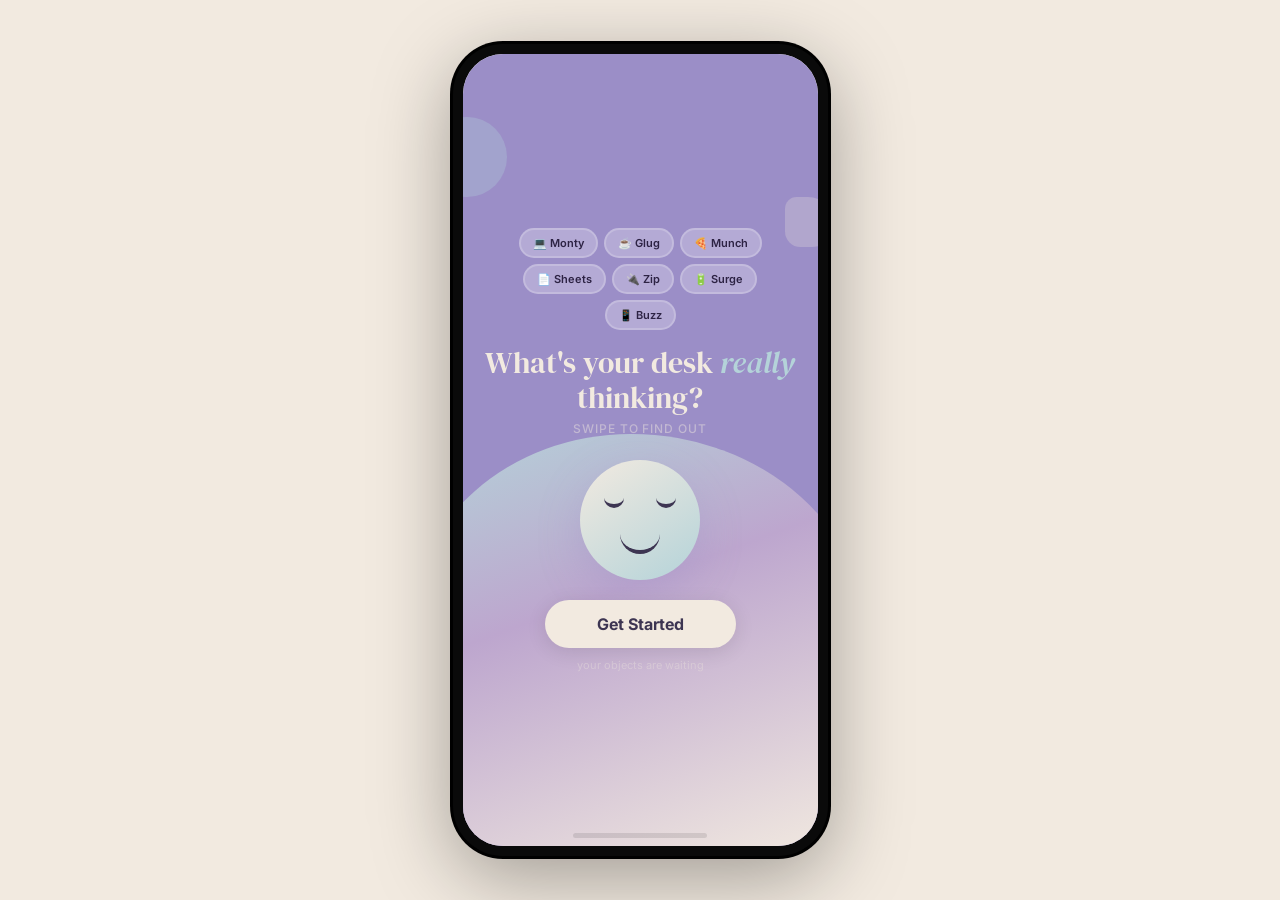
==== index.html @ e10f6295 "Add GitHub Pages workflow; publish website/ on push to main Made-with: Cursor" ====
<!DOCTYPE html>
<html lang="en">
<head>
  <meta charset="UTF-8">
  <meta name="viewport" content="width=device-width, initial-scale=1.0">
  <title>Desk Talk</title>
  <link rel="preconnect" href="https://fonts.googleapis.com">
  <link rel="preconnect" href="https://fonts.gstatic.com" crossorigin>
  <link href="https://fonts.googleapis.com/css2?family=DM+Serif+Display:ital@0;1&family=Inter:wght@400;500;600;700&family=Space+Mono:ital,wght@0,400;0,700;1,400&family=Source+Serif+4:ital,wght@0,400;1,400&display=swap" rel="stylesheet">
  <link rel="stylesheet" href="style.css">
</head>
<body>

  <!-- Notification Toast -->
  <div id="notification-toast" class="toast hidden">
    <div class="toast-icon"></div>
    <div class="toast-body">
      <div class="toast-title">Desk Talk</div>
      <div class="toast-text"></div>
    </div>
  </div>

  <div class="phone-frame">
    <div class="phone-notch">
      <div class="notch-camera"></div>
    </div>

    <div class="phone-screen">

      <!-- Status Bar -->
      <div class="status-bar">
        <span class="status-time" id="status-time">9:41</span>
        <div class="status-icons">
          <svg class="status-icon" viewBox="0 0 16 16" width="14" height="14"><path fill="currentColor" d="M1 10l2-2c2.5-2.5 6.5-2.5 9 0l2 2-1.5 1.5L11 10c-1.7-1.7-4.3-1.7-6 0L3.5 11.5 1 10zm4 4l2-2c.6-.6 1.4-.6 2 0l2 2-1.5 1.5L8 14l-1.5 1.5L5 14zm-3-6l2-2c3.5-3.5 9.5-3.5 13 0l2 2-1.5 1.5-2-2c-2.8-2.8-7.2-2.8-10 0l-2 2L2 8z"/></svg>
          <svg class="status-icon" viewBox="0 0 24 24" width="16" height="16"><rect x="1" y="6" width="4" height="12" rx="1" fill="currentColor" opacity="0.3"/><rect x="7" y="4" width="4" height="14" rx="1" fill="currentColor" opacity="0.5"/><rect x="13" y="2" width="4" height="16" rx="1" fill="currentColor" opacity="0.8"/><rect x="19" y="0" width="4" height="18" rx="1" fill="currentColor"/></svg>
          <div class="battery-icon">
            <div class="battery-body"><div class="battery-fill"></div></div>
            <div class="battery-tip"></div>
          </div>
        </div>
      </div>

      <!-- ========== SPLASH SCREEN ========== -->
      <div id="screen-splash" class="screen active">
        <div class="splash-bg-wave"></div>
        <div class="splash-content">
          <div class="splash-pills">
            <span class="splash-pill" data-chat="monty" style="--delay:0">💻 Monty</span>
            <span class="splash-pill" data-chat="glug" style="--delay:1">☕ Glug</span>
            <span class="splash-pill" data-chat="munch" style="--delay:3">🍕 Munch</span>
            <span class="splash-pill" data-chat="sheets" style="--delay:4">📄 Sheets</span>
            <span class="splash-pill" data-chat="zip" style="--delay:5">🔌 Zip</span>
            <span class="splash-pill" data-chat="surge" style="--delay:6">🔋 Surge</span>
            <span class="splash-pill" data-chat="buzz" style="--delay:7">📱 Buzz</span>
          </div>
          <h1 class="splash-title">What's your desk <em>really</em> thinking?</h1>
          <p class="splash-subtitle">swipe to find out</p>
          <div class="splash-face-wrap">
            <div class="splash-face">
              <div class="splash-eye-l"></div>
              <div class="splash-eye-r"></div>
              <div class="splash-mouth"></div>
            </div>
          </div>
          <button class="splash-cta" id="splash-start">Get Started</button>
          <p class="splash-login">your objects are waiting</p>
        </div>
      </div>

      <!-- ========== CHAT LIST SCREEN ========== -->
      <div id="screen-chatlist" class="screen">
        <div class="screen-header chatlist-header">
          <div class="header-title-group">
            <span class="header-greeting" id="header-greeting">Good Morning!</span>
            <h1 class="header-title">Your desk is talking.</h1>
            <span class="connection-badge" id="connection-badge">Demo</span>
          </div>
          <div class="header-btns-group">
            <button class="header-btn settings-btn" id="btn-settings" aria-label="Safety rules settings">
              <svg viewBox="0 0 24 24" width="20" height="20" fill="none" stroke="currentColor" stroke-width="2" stroke-linecap="round" stroke-linejoin="round">
                <circle cx="12" cy="12" r="3"/><path d="M19.4 15a1.65 1.65 0 0 0 .33 1.82l.06.06a2 2 0 0 1-2.83 2.83l-.06-.06a1.65 1.65 0 0 0-1.82-.33 1.65 1.65 0 0 0-1 1.51V21a2 2 0 0 1-4 0v-.09A1.65 1.65 0 0 0 9 19.4a1.65 1.65 0 0 0-1.82.33l-.06.06a2 2 0 0 1-2.83-2.83l.06-.06A1.65 1.65 0 0 0 4.68 15a1.65 1.65 0 0 0-1.51-1H3a2 2 0 0 1 0-4h.09A1.65 1.65 0 0 0 4.6 9a1.65 1.65 0 0 0-.33-1.82l-.06-.06a2 2 0 0 1 2.83-2.83l.06.06A1.65 1.65 0 0 0 9 4.68a1.65 1.65 0 0 0 1-1.51V3a2 2 0 0 1 4 0v.09a1.65 1.65 0 0 0 1 1.51 1.65 1.65 0 0 0 1.82-.33l.06-.06a2 2 0 0 1 2.83 2.83l-.06.06A1.65 1.65 0 0 0 19.4 9a1.65 1.65 0 0 0 1.51 1H21a2 2 0 0 1 0 4h-.09a1.65 1.65 0 0 0-1.51 1z"/>
              </svg>
            </button>
            <button type="button" class="header-btn camera-btn icon-detailed-camera" id="btn-camera" aria-label="Open live desk view">
              <!-- Filled by app.js: single detailed desk webcam icon -->
            </button>
          </div>
        </div>
        <div class="screen-content" id="chatlist-content">
          <!-- Rendered by JS -->
        </div>
      </div>

      <!-- ========== CHAT SCREEN ========== -->
      <div id="screen-chat" class="screen">
        <div class="screen-header chat-header">
          <button class="header-btn back-btn" id="btn-back" aria-label="Back to chats">
            <svg viewBox="0 0 24 24" width="20" height="20" fill="none" stroke="currentColor" stroke-width="2.5" stroke-linecap="round" stroke-linejoin="round">
              <polyline points="15 18 9 12 15 6"/>
            </svg>
            <span class="back-label">Chats</span>
          </button>
          <div class="chat-header-info">
            <span class="chat-header-icon" id="chat-header-icon"></span>
            <span class="chat-header-name" id="chat-header-name"></span>
          </div>
          <button type="button" class="header-btn live-swipe-hint" id="btn-go-live" aria-label="Open live desk">Live</button>
        </div>
        <div class="screen-content chat-messages" id="chat-messages">
          <!-- Rendered by JS -->
        </div>
        <!-- Camera Drawer (slides up from bottom) -->
        <div class="camera-drawer" id="camera-drawer">
          <div class="camera-drawer-handle" id="camera-drawer-handle">
            <span class="drawer-grip" aria-hidden="true"></span>
            <span class="drawer-handle-status" id="drawer-status"></span>
            <svg class="drawer-arrow" viewBox="0 0 24 24" width="14" height="14" fill="none" stroke="currentColor" stroke-width="2.5" stroke-linecap="round" stroke-linejoin="round">
              <polyline points="18 15 12 9 6 15"/>
            </svg>
          </div>
          <div class="drawer-tab-body" id="drawer-tab-camera">
            <div id="drawer-camera-feeds"></div>
            <div class="drawer-detection-summary" id="drawer-detection-strip"></div>
          </div>
        </div>

        <div class="chat-input-area">
          <div class="mention-dropdown hidden" id="mention-dropdown">
            <!-- Populated by JS -->
          </div>
          <div class="chat-input-bar">
            <button class="mention-trigger-btn" id="btn-mention" aria-label="Mention an object">@</button>
            <input type="text" id="chat-input" placeholder="Type a message... use @ to mention objects" autocomplete="off">
            <button class="send-btn" id="btn-send" aria-label="Send">
              <svg viewBox="0 0 24 24" width="20" height="20" fill="currentColor">
                <path d="M2.01 21L23 12 2.01 3 2 10l15 2-15 2z"/>
              </svg>
            </button>
          </div>
        </div>
      </div>

      <!-- ========== SETTINGS SCREEN (Safety Rules Editor) ========== -->
      <div id="screen-settings" class="screen">
        <div class="screen-header chat-header">
          <button class="header-btn back-btn" id="btn-settings-back" aria-label="Back to chats">
            <svg viewBox="0 0 24 24" width="20" height="20" fill="none" stroke="currentColor" stroke-width="2.5" stroke-linecap="round" stroke-linejoin="round">
              <polyline points="15 18 9 12 15 6"/>
            </svg>
            <span class="back-label">Chats</span>
          </button>
          <div class="chat-header-info">
            <span class="chat-header-icon">⚙️</span>
            <span class="chat-header-name">Safety Rules</span>
          </div>
          <div class="header-btn" style="width:22px"></div>
        </div>
        <div class="screen-content settings-content" id="settings-content">
          <!-- Rendered by JS -->
        </div>
      </div>

      <!-- ========== LIVE DESK (TikTok-style + 弹幕) ========== -->
      <div id="screen-camera" class="screen">
        <div class="live-stage">
          <div id="live-video-primary" class="live-video-primary">
            <!-- Primary full-bleed feed (live or demo) -->
          </div>
          <div id="danmu-layer" class="danmu-layer" aria-live="polite"></div>
          <div class="live-chrome">
            <button type="button" class="live-back-btn" id="btn-cam-back" aria-label="Back">
              <svg viewBox="0 0 24 24" width="22" height="22" fill="none" stroke="currentColor" stroke-width="2.2" stroke-linecap="round" stroke-linejoin="round"><polyline points="15 18 9 12 15 6"/></svg>
              <span>Chat</span>
            </button>
            <div class="live-pill" id="live-detection-pill">Desk</div>
          </div>
          <!-- Demo-only: hidden full sim markup cloned if needed -->
          <div id="sim-camera-feeds" class="live-sim-hidden" aria-hidden="true">
            <div class="camera-view topdown" id="camera-topdown">
              <div class="desk-surface">
                <div class="detected-object obj-monty" data-name="Monty 🖥️"><div class="detect-box"></div></div>
                <div class="detected-object obj-glug" data-name="Glug 🥤"><div class="detect-box"></div></div>
                <div class="detected-object obj-sheets" data-name="Sheets 📄"><div class="detect-box"></div></div>
                <div class="detected-object obj-zip" data-name="Zip 🔌"><div class="detect-box"></div></div>
              </div>
            </div>
          </div>
        </div>
      </div>

      <!-- Home indicator -->
      <div class="home-indicator"></div>
    </div>
  </div>

  <script src="app.js"></script>
</body>
</html>
---- style.css ----
/* ============================================
   DESK TALK — Vibrant Playful UI
   Inspired by bold illustration / teen-talk style
   ============================================ */

*, *::before, *::after { margin: 0; padding: 0; box-sizing: border-box; }

:root {
  --bg-page: #F2EAE0;
  --bg-screen: #FAF6F1;
  --bg-card: #F5EDE4;
  --border-light: rgba(80,60,40,0.08);
  --text-primary: #3D3552;
  --text-secondary: rgba(61,53,82,0.55);
  --text-dim: rgba(61,53,82,0.22);

  --green: #A8BFA8; --green-deep: #6B8F6B;
  --coral: #D4A0A0; --coral-deep: #A06060;
  --yellow: #D4C4A0; --yellow-deep: #9A8560;
  --purple: #BDA6CE; --purple-deep: #9B8EC7;
  --pink: #D4A0B8; --pink-deep: #A06080;
  --blue: #B4D3D9; --blue-deep: #7EADB6;
  --orange: #D4B49A; --orange-deep: #A08060;
  --teal: #A0C4C4; --teal-deep: #6B9494;

  --phone-width: 375px;
  --phone-height: 812px;
}

body {
  font-family: 'Inter', -apple-system, BlinkMacSystemFont, sans-serif;
  background: var(--bg-page);
  display: flex; align-items: center; justify-content: center;
  min-height: 100vh; overflow: hidden;
}

/* ═══ Toast ═══ */
.toast {
  position: fixed; top: 20px; left: 50%;
  transform: translateX(-50%) translateY(-120px);
  background: rgba(26,26,46,0.92); backdrop-filter: blur(20px);
  color: #fff; border-radius: 18px; padding: 12px 16px;
  display: flex; align-items: center; gap: 10px;
  z-index: 9999; max-width: 340px; width: calc(100% - 40px);
  transition: transform 0.4s cubic-bezier(0.16,1,0.3,1);
  box-shadow: 0 8px 32px rgba(0,0,0,0.5); border: 1px solid var(--border-light);
}
.toast.show { transform: translateX(-50%) translateY(0); }
.toast.hidden { transform: translateX(-50%) translateY(-120px); }
.toast-icon { font-size: 24px; flex-shrink: 0; }
.toast-title { font-size: 12px; font-weight: 600; opacity: 0.5; }
.toast-text { font-size: 14px; line-height: 1.3; }

/* ═══ Phone Frame ═══ */
.phone-frame {
  width: var(--phone-width); height: var(--phone-height);
  background: #0a0a0a; border-radius: 50px; padding: 10px;
  position: relative;
  box-shadow: 0 0 0 3px #000, 0 20px 80px rgba(0,0,0,0.35);
}
.phone-notch {
  position: absolute; top: 12px; left: 50%; transform: translateX(-50%);
  width: 126px; height: 34px; background: #F2EAE0;
  border-radius: 0 0 20px 20px; z-index: 100;
  display: flex; align-items: center; justify-content: center;
}
.notch-camera { width: 12px; height: 12px; background: #E0D6CC; border-radius: 50%; border: 2px solid #D4C8BE; }
.phone-screen {
  width: 100%; height: 100%; background: var(--bg-screen);
  border-radius: 40px; overflow: hidden; position: relative;
  display: flex; flex-direction: column;
}

/* ═══ Status Bar ═══ */
.status-bar {
  height: 50px; padding: 14px 28px 0;
  display: flex; align-items: center; justify-content: space-between;
  background: transparent; position: relative; z-index: 50; flex-shrink: 0;
}
.status-time { font-size: 15px; font-weight: 600; letter-spacing: 0.5px; color: var(--text-primary); }
.status-icons { display: flex; align-items: center; gap: 6px; color: var(--text-primary); }
.status-icon { display: block; }
.battery-icon { display: flex; align-items: center; gap: 1px; }
.battery-body { width: 22px; height: 11px; border: 1.5px solid var(--text-primary); border-radius: 3px; padding: 1.5px; }
.battery-fill { width: 75%; height: 100%; background: var(--green); border-radius: 1px; }
.battery-tip { width: 2px; height: 5px; background: var(--text-primary); border-radius: 0 1px 1px 0; }

/* ═══ Screens ═══ */
.screen {
  position: absolute; top: 0; left: 0; width: 100%; height: 100%;
  display: flex; flex-direction: column;
  opacity: 0; pointer-events: none; transform: translateX(30px);
  transition: opacity 0.4s ease, transform 0.4s cubic-bezier(0.16,1,0.3,1);
  background: var(--bg-screen);
}
.screen.active { opacity: 1; pointer-events: auto; transform: translateX(0); z-index: 10; }
.screen.slide-out-left { opacity: 0; transform: translateX(-30px); pointer-events: none; }

/* ═══════════════════════════════════════════
   SPLASH
   ═══════════════════════════════════════════ */
#screen-splash {
  background: #9B8EC7; display: flex; align-items: center; justify-content: center;
  z-index: 200; overflow: hidden;
}
#screen-splash::before {
  content: ''; position: absolute; top: 8%; left: -10%; width: 80px; height: 80px;
  background: rgba(180,211,217,0.3); border-radius: 50%;
  animation: splashDeco1 6s ease-in-out infinite;
}
#screen-splash::after {
  content: ''; position: absolute; top: 18%; right: -5%; width: 50px; height: 50px;
  background: rgba(242,234,224,0.25); border-radius: 30% 70% 60% 40%;
  animation: splashDeco2 5s ease-in-out 0.5s infinite;
}
@keyframes splashDeco1 { 0%,100% { transform:translate(0,0) scale(1); } 50% { transform:translate(15px,20px) scale(1.1); } }
@keyframes splashDeco2 { 0%,100% { transform:translate(0,0) rotate(0); } 50% { transform:translate(-10px,15px) rotate(20deg); } }
.splash-bg-wave {
  position: absolute; bottom: 0; left: -15%; right: -15%; height: 52%;
  background: linear-gradient(160deg, #B4D3D9 0%, #BDA6CE 40%, #F2EAE0 100%);
  border-radius: 48% 52% 0 0; z-index: 0;
  animation: waveRise 0.8s cubic-bezier(0.16,1,0.3,1) 0.2s both;
}
@keyframes waveRise { from { transform: translateY(100%); } to { transform: translateY(0); } }

.splash-content { text-align: center; position: relative; z-index: 1; padding: 0 20px; }

.splash-pills {
  display: flex; flex-wrap: wrap; gap: 6px;
  justify-content: center; margin: 0 auto 16px; max-width: 300px;
}
.splash-pill {
  padding: 6px 12px; border-radius: 50px; font-size: 11px; font-weight: 600;
  background: rgba(255,255,255,0.25); color: #2D2344;
  border: 2px solid rgba(255,255,255,0.2);
  animation: pillSlide 0.5s cubic-bezier(0.16,1,0.3,1) calc(var(--delay)*0.06s + 0.3s) both;
  cursor: pointer; transition: background 0.2s, color 0.2s, transform 0.15s;
  user-select: none; -webkit-tap-highlight-color: transparent;
}
.splash-pill:hover { background: rgba(255,255,255,0.4); color: #1a1230; transform: scale(1.06); }
.splash-pill:active { transform: scale(0.93); background: #F2EAE0; color: #3D3552; }
@keyframes pillSlide { from { opacity:0; transform:translateY(-14px) scale(0.9); } to { opacity:1; transform:translateY(0) scale(1); } }

.splash-title {
  font-family: 'DM Serif Display', serif;
  font-size: 30px; font-weight: 400; color: #F2EAE0; line-height: 1.15;
  margin-bottom: 6px; animation: fadeUp 0.6s ease 0.5s both;
}
.splash-title em { font-style: italic; color: #B4D3D9; }
.splash-subtitle {
  font-size: 12px; color: rgba(242,234,224,0.45); font-weight: 500;
  letter-spacing: 0.08em; text-transform: uppercase;
  animation: fadeUp 0.5s ease 0.7s both;
}
@keyframes fadeUp { from { opacity:0; transform:translateY(12px); } to { opacity:1; transform:translateY(0); } }

.splash-face-wrap {
  display: flex; justify-content: center; margin: 24px 0 20px;
  animation: faceEnter 0.7s cubic-bezier(0.16,1,0.3,1) 0.6s both;
}
@keyframes faceEnter { from { opacity:0; transform:translateY(40px) scale(0.7); } to { opacity:1; transform:translateY(0) scale(1); } }
.splash-face {
  width: 120px; height: 120px;
  background: linear-gradient(145deg, #F2EAE0 0%, #B4D3D9 100%);
  border-radius: 50%; position: relative;
  box-shadow: 0 14px 40px rgba(155,142,199,0.35);
  animation: faceFloat 3.5s ease-in-out 1.3s infinite;
}
@keyframes faceFloat { 0%,100% { transform:translateY(0) rotate(0); } 50% { transform:translateY(-8px) rotate(2deg); } }
.splash-eye-l, .splash-eye-r {
  position: absolute; width: 20px; height: 10px;
  border-bottom: 4px solid #3D3552; border-radius: 0 0 20px 20px; top: 38px;
}
.splash-eye-l { left: 24px; } .splash-eye-r { right: 24px; }
.splash-mouth {
  position: absolute; width: 40px; height: 20px;
  border-bottom: 4px solid #3D3552; border-radius: 0 0 40px 40px;
  bottom: 26px; left: 50%; transform: translateX(-50%);
}
.splash-cta {
  display: inline-block; padding: 14px 52px;
  background: #F2EAE0; color: #3D3552; border: none; border-radius: 50px;
  font-size: 16px; font-weight: 700; font-family: inherit; cursor: pointer;
  animation: fadeUp 0.5s ease 0.9s both;
  transition: transform 0.2s, box-shadow 0.2s;
  box-shadow: 0 4px 20px rgba(0,0,0,0.1);
}
.splash-cta:hover { transform: scale(1.04); box-shadow: 0 8px 32px rgba(0,0,0,0.15); }
.splash-cta:active { transform: scale(0.97); }
.splash-login { font-size: 11px; color: rgba(242,234,224,0.35); margin-top: 10px; animation: fadeUp 0.4s ease 1.1s both; }

/* ═══════════════════════════════════════════
   HEADERS
   ═══════════════════════════════════════════ */
.screen-header {
  padding: 54px 16px 12px; background: var(--bg-screen);
  border-bottom: 1px solid var(--border-light);
  flex-shrink: 0; display: flex; align-items: center; z-index: 20;
}
.chatlist-header { align-items: flex-start; justify-content: space-between; padding: 54px 20px 14px; }
.header-title-group { display: flex; flex-direction: column; gap: 2px; }
.header-greeting { font-size: 13px; font-weight: 600; color: var(--purple-deep); letter-spacing: 0.02em; margin-bottom: 2px; }
.header-title {
  font-family: 'DM Serif Display', serif;
  font-size: 24px; font-weight: 400; color: var(--text-primary); line-height: 1.15;
}
.connection-badge {
  font-size: 9px; font-weight: 700; text-transform: uppercase; letter-spacing: 0.06em;
  padding: 3px 8px; border-radius: 8px; white-space: nowrap; margin-top: 6px; display: inline-block;
}
.connection-badge.demo { background: rgba(212,196,160,0.3); color: var(--yellow-deep); }
.connection-badge.live { background: rgba(155,142,199,0.2); color: var(--purple-deep); }

.chat-header { gap: 8px; }
.chat-header-info { display: flex; align-items: center; gap: 6px; flex: 1; }
.chat-header-icon { width: 28px; height: 28px; display: flex; align-items: center; justify-content: center; }
.chat-header-icon svg { width: 100%; height: 100%; }
.chat-header-name { font-size: 17px; font-weight: 600; color: var(--text-primary); }
.header-btn {
  background: none; border: none; cursor: pointer; color: var(--text-secondary);
  padding: 6px; border-radius: 10px; display: flex; align-items: center; justify-content: center;
  transition: background 0.15s, color 0.15s;
}
.header-btn:hover { background: rgba(0,0,0,0.05); color: var(--text-primary); }
.back-btn { gap: 2px; }
.back-label { font-size: 16px; font-weight: 500; color: var(--purple-deep); }
.back-btn svg { color: var(--purple-deep); }
.camera-btn { color: var(--text-secondary); padding: 6px 4px; }
.camera-btn.icon-detailed-camera svg { display: block; width: 28px; height: 28px; }
.live-swipe-hint {
  font-size: 13px; font-weight: 700; letter-spacing: 0.04em;
  color: var(--text-secondary); padding: 6px 10px; border-radius: 10px;
  background: rgba(0,0,0,0.04); border: none; cursor: pointer; font-family: inherit;
}
.live-swipe-hint:active { opacity: 0.7; }
.header-btns-group { display: flex; align-items: center; gap: 4px; margin-top: 8px; }
.settings-btn { color: var(--text-secondary); }

.screen-content { flex: 1; overflow-y: auto; -webkit-overflow-scrolling: touch; }
.screen-content::-webkit-scrollbar { width: 0; }

/* ═══════════════════════════════════════════
   CHAT LIST — Visual Card Grid
   ═══════════════════════════════════════════ */
#chatlist-content { padding: 8px 10px 20px; }

.chat-grid {
  display: grid;
  grid-template-columns: 1fr 1fr;
  gap: 8px;
}
.chat-grid .chat-card:first-child { grid-column: 1 / -1; }
.chat-grid .chat-card:nth-child(5) { grid-column: 1 / -1; }
.chat-grid .chat-card:nth-child(odd):not(:first-child):not(:nth-child(5)) { transform: rotate(-1deg); }
.chat-grid .chat-card:nth-child(even) { transform: rotate(0.8deg); }
.chat-grid .chat-card:nth-child(5) { transform: rotate(-0.5deg); }

.chat-card {
  border-radius: 20px;
  padding: 16px 14px;
  cursor: pointer;
  position: relative;
  overflow: hidden;
  transition: transform 0.2s cubic-bezier(0.16,1,0.3,1), box-shadow 0.2s;
  animation: cardPop 0.4s cubic-bezier(0.34,1.56,0.64,1) both;
  min-height: 100px;
  display: flex;
  flex-direction: column;
  justify-content: space-between;
}
.chat-card:hover { transform: translateY(-2px) scale(1.02); box-shadow: 0 8px 24px rgba(0,0,0,0.25); }
.chat-card:active { transform: scale(0.97); }
@keyframes cardPop {
  from { opacity: 0; transform: translateY(16px) scale(0.9); }
  to { opacity: 1; transform: translateY(0) scale(1); }
}

.card-blob-wrap {
  display: flex;
  align-items: center;
  gap: 10px;
  margin-bottom: 8px;
}
.card-avatar {
  width: 50px; height: 50px;
  display: flex; align-items: center; justify-content: center;
  flex-shrink: 0; position: relative;
}
.card-avatar svg { width: 100%; height: 100%; }
.avatar-monty  { animation: avJitter 3s ease-in-out infinite; }
.avatar-glug   { animation: avSlosh 3s ease-in-out infinite; }
.avatar-munch  { animation: avChomp 2s ease-in-out infinite; }
.avatar-sheets { animation: avFlutter 3s ease-in-out infinite; }
.avatar-zip    { animation: avZigzag 2s ease-in-out infinite; }
.avatar-surge  { animation: avThud 3s ease-in-out infinite; }
.avatar-buzz   { animation: avBuzz 0.12s linear infinite; }
.avatar-group  { animation: avFloat 3s ease-in-out infinite; }
@keyframes avJitter   { 0%,90%,100% { transform:translate(0); } 92% { transform:translate(-2px,1px); } 94% { transform:translate(2px,-1px); } 96% { transform:translate(-1px); } 98% { transform:translate(1px,1px); } }
@keyframes avSlosh    { 0%,100% { transform:rotate(0) translateY(0); } 25% { transform:rotate(4deg) translateY(-2px); } 75% { transform:rotate(-4deg) translateY(1px); } }
@keyframes avPress    { 0%,100% { transform:translateY(0); } 50% { transform:translateY(2px); } }
@keyframes avChomp    { 0%,100% { transform:scale(1); } 50% { transform:scale(1.06) rotate(2deg); } }
@keyframes avFlutter  { 0%,100% { transform:rotate(0); } 30% { transform:rotate(3deg); } 60% { transform:rotate(-2deg); } }
@keyframes avZigzag   { 0%,100% { transform:translateX(0) rotate(0); } 25% { transform:translateX(3px) rotate(6deg); } 50% { transform:translateX(-2px) rotate(-4deg); } 75% { transform:translateX(2px) rotate(5deg); } }
@keyframes avThud     { 0%,100% { transform:translateY(0) scale(1); } 50% { transform:translateY(2px) scale(1.05); } }
@keyframes avBuzz     { 0%,100% { transform:rotate(0); } 25% { transform:rotate(1.5deg); } 75% { transform:rotate(-1.5deg); } }
@keyframes avFloat    { 0%,100% { transform:translateY(0); } 50% { transform:translateY(-3px); } }

.card-name {
  font-family: 'DM Serif Display', serif;
  font-size: 18px; font-weight: 400; color: #fff;
  line-height: 1.1;
}
.card-tag {
  font-size: 10px; font-weight: 600; text-transform: uppercase;
  letter-spacing: 0.06em; color: rgba(255,255,255,0.6);
  margin-top: auto;
}
.card-preview {
  font-size: 11px; color: rgba(255,255,255,0.45);
  white-space: nowrap; overflow: hidden; text-overflow: ellipsis;
  margin-top: 2px;
}
.card-unread {
  position: absolute; top: 10px; right: 10px;
  width: 20px; height: 20px; border-radius: 50%;
  background: #fff; color: #111;
  font-size: 10px; font-weight: 800;
  display: flex; align-items: center; justify-content: center;
}
.card-unread.hidden { display: none; }

/* Card color themes — soft pastel palette */
.card-group  { background: linear-gradient(135deg, #9B8EC7 0%, #BDA6CE 100%); }
.card-monty  { background: linear-gradient(135deg, #7EADB6 0%, #B4D3D9 100%); }
.card-glug   { background: linear-gradient(135deg, #6B9494 0%, #A0C4C4 100%); }
.card-munch  { background: linear-gradient(135deg, #C48080 0%, #D4A0A0 100%); }
.card-sheets { background: linear-gradient(135deg, #B8A878 0%, #D4C4A0 100%); }
.card-zip    { background: linear-gradient(135deg, #6B8F6B 0%, #A8BFA8 100%); }
.card-surge  { background: linear-gradient(135deg, #8070A8 0%, #9B8EC7 100%); }
.card-buzz   { background: linear-gradient(135deg, #A06080 0%, #D4A0B8 100%); }

/* Card avatar is already styled above */

/* ═══════════════════════════════════════════
   CHAT MESSAGES — Large organic bubbles
   ═══════════════════════════════════════════ */
.chat-messages { padding: 6px 10px 10px; display: flex; flex-direction: column; gap: 10px; }

.message { display: flex; flex-direction: row; gap: 8px; max-width: 88%; animation: msgPop 0.4s cubic-bezier(0.34,1.56,0.64,1) both; }
@keyframes msgPop {
  from { opacity: 0; transform: translateY(14px) scale(0.92); }
  to { opacity: 1; transform: translateY(0) scale(1); }
}
.message.from-user { align-self: flex-end; flex-direction: row-reverse; }
.message.from-character { align-self: flex-start; }

.msg-avatar {
  width: 38px; height: 38px;
  display: flex; align-items: center; justify-content: center;
  flex-shrink: 0; align-self: flex-end;
  position: relative;
}
.msg-avatar svg { width: 100%; height: 100%; }

.msg-body { display: flex; flex-direction: column; gap: 2px; min-width: 0; }
.msg-sender {
  font-size: 11px; font-weight: 700; padding-left: 6px;
  letter-spacing: 0.02em; opacity: 0.8;
}

.msg-bubble {
  padding: 10px 16px; font-size: 14.5px; line-height: 1.5;
  word-wrap: break-word; position: relative;
}

/* Message rotation variants — makes each one feel hand-placed */
.message.mv-0 { transform: rotate(-0.6deg); }
.message.mv-1 { transform: rotate(0.4deg); }
.message.mv-2 { transform: rotate(-0.2deg) translateX(2px); }
.message.mv-3 { transform: rotate(0.7deg) translateX(-1px); }

/* User bubble */
.message.from-user .msg-bubble {
  background: #3D3552; color: #F2EAE0;
  border-radius: 22px 22px 6px 22px;
  font-weight: 500;
  box-shadow: 3px 3px 0 #2D2344;
}

/* ═══════════════════════════════════════════════════
   SOLID BRIGHT CHARACTER BUBBLES — unique shape,
   color, font, and entrance animation per character
   ═══════════════════════════════════════════════════ */

/* ─── Monty (💻) — Dusty blue, glitchy entrance ─── */
.bubble-monty {
  background: #B4D3D9; color: #2D3F44;
  border-radius: 14px 20px 18px 4px;
  font-family: 'Space Mono', monospace; font-size: 13px;
  box-shadow: 3px 3px 0 #7EADB6;
  animation: bGlitch 0.5s ease both;
}
.bubble-monty.bv-1 { border-radius: 20px 14px 20px 4px; box-shadow: -2px 3px 0 #7EADB6; }
.bubble-monty.bv-2 { border-radius: 16px 22px 12px 4px; box-shadow: 2px 4px 0 #6A9AA3; }
.sender-monty { color: #5C949E; }
@keyframes bGlitch {
  0%   { opacity:0; transform:translate(-4px,0); }
  20%  { transform:translate(3px,1px); }
  40%  { transform:translate(-2px,-1px); }
  60%  { transform:translate(1px,1px); }
  80%  { transform:translate(-1px,0); }
  100% { opacity:1; transform:translate(0); }
}

/* ─── Glug (☕) — Soft teal, liquid morph border ─── */
.bubble-glug {
  background: #A0C4C4; color: #2A3D3D;
  border-radius: 22px 22px 22px 6px;
  font-weight: 600; font-size: 14.5px;
  box-shadow: 2px 3px 0 #6B9494;
  animation: bMorph 4s ease-in-out infinite, bFadeIn 0.4s ease both;
}
.bubble-glug.bv-1 { animation: bMorph2 4s ease-in-out infinite, bFadeIn 0.4s ease both; }
.bubble-glug.bv-2 { box-shadow: -2px 3px 0 #6B9494; }
.sender-glug { color: #5A8585; }
@keyframes bMorph {
  0%,100% { border-radius: 22px 22px 22px 6px; }
  25%     { border-radius: 18px 26px 20px 6px; }
  50%     { border-radius: 26px 18px 24px 6px; }
  75%     { border-radius: 20px 24px 16px 6px; }
}
@keyframes bMorph2 {
  0%,100% { border-radius: 24px 20px 22px 6px; }
  33%     { border-radius: 20px 26px 18px 6px; }
  66%     { border-radius: 26px 16px 24px 6px; }
}
@keyframes bFadeIn { from { opacity:0; transform:scale(0.88) translateY(6px); } to { opacity:1; transform:none; } }

/* ─── Munch (🍕) — Warm rose, wobble entrance ─── */
.bubble-munch {
  background: #D4A0A0; color: #3D2020;
  border-radius: 22px 18px 20px 6px;
  font-size: 14.5px; font-weight: 600;
  box-shadow: 3px 3px 0 #A06060;
  animation: bWobble 0.55s cubic-bezier(0.34,1.56,0.64,1) both;
}
.bubble-munch.bv-1 { border-radius: 18px 24px 16px 6px; box-shadow: -2px 3px 0 #A06060; }
.bubble-munch.bv-2 { border-radius: 24px 14px 22px 6px; }
.sender-munch { color: #8C5050; }
@keyframes bWobble {
  0%   { opacity:0; transform:scale(0.6); }
  40%  { transform:scale(1.1) rotate(3deg); }
  60%  { transform:scale(0.95) rotate(-1.5deg); }
  80%  { transform:scale(1.03) rotate(0.5deg); }
  100% { opacity:1; transform:scale(1) rotate(0); }
}

/* ─── Sheets (📄) — Dusty gold note, flutter ─── */
.bubble-sheets {
  background: #D4C4A0; color: #3D3520;
  border-radius: 4px;
  font-family: 'Source Serif 4', serif; font-size: 14px; line-height: 1.6;
  box-shadow: 3px 3px 8px rgba(0,0,0,0.1);
  animation: bFlutter 0.5s ease both;
}
.bubble-sheets.bv-1 { transform: rotate(-1.5deg); }
.bubble-sheets.bv-2 { transform: rotate(1deg); box-shadow: -2px 3px 6px rgba(0,0,0,0.08); }
.sender-sheets { color: #8A7A50; }
@keyframes bFlutter {
  0%   { opacity:0; transform:translateY(-12px) rotate(-4deg); }
  50%  { transform:translateY(2px) rotate(1.5deg); }
  100% { opacity:1; transform:translateY(0) rotate(-0.5deg); }
}

/* ─── Zip (🔌) — Soft sage, electric zap entrance ─── */
.bubble-zip {
  background: #A8BFA8; color: #1E2E1E;
  border-radius: 4px 20px 20px 4px;
  font-style: italic; font-size: 14.5px; font-weight: 600;
  border-left: 4px solid #6B8F6B;
  box-shadow: 2px 2px 0 #6B8F6B;
  animation: bZap 0.4s ease both;
}
.bubble-zip.bv-1 { border-radius: 20px 4px 4px 20px; border-left: 0; border-right: 4px solid #6B8F6B; }
.bubble-zip.bv-2 { border-radius: 16px 16px 4px 16px; }
.sender-zip { color: #5A7A5A; }
@keyframes bZap {
  0%   { opacity:0; transform:scale(0.85); filter:brightness(2.5); }
  30%  { transform:scale(1.06); filter:brightness(1.5); }
  60%  { transform:scale(0.98); filter:brightness(1.1); }
  100% { opacity:1; transform:scale(1); filter:brightness(1); }
}

/* ─── Surge (🔋) — Medium purple, heavy slam drop ─── */
.bubble-surge {
  background: #BDA6CE; color: #2D2040;
  border-radius: 18px 18px 18px 4px;
  font-weight: 700; font-size: 14.5px; letter-spacing: 0.02em;
  box-shadow: 0 6px 0 #9B8EC7;
  animation: bSlam 0.5s cubic-bezier(0.22,1,0.36,1) both;
}
.bubble-surge.bv-1 { border-radius: 20px 14px 20px 4px; }
.bubble-surge.bv-2 { border-radius: 14px 22px 14px 4px; box-shadow: 0 5px 0 #8070A8; }
.sender-surge { color: #7A6AA0; }
@keyframes bSlam {
  0%   { opacity:0; transform:translateY(-24px) scaleY(1.15); }
  45%  { transform:translateY(4px) scaleY(0.92); }
  65%  { transform:translateY(-2px) scaleY(1.04); }
  85%  { transform:translateY(1px) scaleY(0.98); }
  100% { opacity:1; transform:translateY(0) scaleY(1); }
}

/* ─── Buzz (📱) — Dusty rose, notification ping with ring ─── */
.bubble-buzz {
  background: #D4A0B8; color: #3D2030;
  border-radius: 22px;
  font-weight: 500; font-size: 14.5px;
  box-shadow: 2px 2px 0 #A06080;
  animation: bPing 0.45s cubic-bezier(0.34,1.56,0.64,1) both;
  position: relative;
}
.bubble-buzz::after {
  content: ''; position: absolute; inset: -4px; border-radius: 26px;
  border: 2px solid rgba(212,160,184,0.4);
  animation: bRing 1.5s ease-out 0.4s both;
  pointer-events: none;
}
.bubble-buzz.bv-1 { border-radius: 18px 22px 22px 6px; }
.bubble-buzz.bv-2 { border-radius: 22px 18px 6px 22px; }
.sender-buzz { color: #8A5070; }
@keyframes bPing {
  0%   { opacity:0; transform:scale(0.5); }
  50%  { transform:scale(1.1); }
  70%  { transform:scale(0.96); }
  100% { opacity:1; transform:scale(1); }
}
@keyframes bRing {
  0%   { opacity:1; transform:scale(1); }
  100% { opacity:0; transform:scale(1.15); }
}

/* Old .char-blob — hidden */
.char-blob { display: none; }

/* Mentions */
.mention { padding: 1px 5px; border-radius: 4px; font-weight: 600; }
.mention-user { background: rgba(252,211,77,0.15); color: var(--yellow); }
.mention-object { background: rgba(155,142,199,0.12); color: var(--purple-deep); cursor: default; }

/* Progress bar */
.msg-progress { display: flex; align-items: center; gap: 8px; margin-top: 4px; }
.progress-bar { flex: 1; height: 8px; background: rgba(0,0,0,0.06); border-radius: 4px; overflow: hidden; }
.progress-fill { height: 100%; border-radius: 4px; transition: width 0.5s ease; }
.progress-label { font-size: 12px; font-weight: 600; opacity: 0.5; white-space: nowrap; }

/* Typing */
.typing-indicator { display: flex; align-items: center; gap: 4px; padding: 10px 16px; align-self: flex-start; opacity: 0.5; }
.typing-indicator .msg-sender { padding-left: 0; margin-right: 6px; }
.typing-dot { width: 7px; height: 7px; background: var(--text-secondary); border-radius: 50%; animation: bounce 1.2s infinite; }
.typing-dot:nth-child(2) { animation-delay: 0.2s; }
.typing-dot:nth-child(3) { animation-delay: 0.4s; }
@keyframes bounce { 0%,60%,100% { transform:translateY(0); opacity:0.3; } 30% { transform:translateY(-5px); opacity:1; } }

/* Avatar animations are defined above with the avatar styles */

/* ═══ Camera Drawer ═══ */
.camera-drawer {
  flex-shrink: 0; background: #F5EDE4; border-radius: 16px 16px 0 0;
  overflow: hidden; transition: max-height 0.35s cubic-bezier(0.16,1,0.3,1);
  max-height: 30px; border-top: 1px solid var(--border-light);
}
.camera-drawer.open { max-height: 55vh; }
.camera-drawer.open .drawer-arrow { transform: rotate(180deg); }
.drawer-tabs {
  display: flex; gap: 0; border-bottom: 1px solid var(--border-light); padding: 0 8px;
}
.drawer-tab {
  flex: 1; padding: 7px 0; font-size: 11px; font-weight: 700; text-transform: uppercase;
  letter-spacing: 0.05em; color: var(--text-dim); background: none; border: none;
  border-bottom: 2px solid transparent; cursor: pointer; transition: color 0.2s, border-color 0.2s;
  font-family: inherit;
}
.drawer-tab.active { color: var(--purple-deep); border-bottom-color: var(--purple); }
.drawer-tab:not(.active):hover { color: var(--text-secondary); }
.drawer-tab-body { padding: 0 6px 6px; max-height: 280px; overflow-y: auto; }
.drawer-tab-body::-webkit-scrollbar { width: 0; }
.drawer-tab-body.hidden { display: none; }
.drawer-rules-list .rule-card { margin-bottom: 6px; padding: 8px 10px; }
.drawer-rules-list .rule-pair { font-size: 12px; }
.drawer-rules-list .rule-dist-value { font-size: 11px; }
.drawer-add-rule { padding: 4px 0; }
.drawer-add-rule .add-rule-row { margin-bottom: 4px; }
.drawer-add-rule .rule-select { font-size: 11px; padding: 5px 6px; }
.drawer-add-rule .add-rule-btn { padding: 7px; font-size: 12px; }
.camera-drawer-handle {
  display: flex; align-items: center; justify-content: center; gap: 6px;
  cursor: pointer; user-select: none; padding: 7px 12px;
}
.drawer-icon { color: var(--text-secondary); flex-shrink: 0; }
.drawer-arrow { color: var(--text-dim); transition: transform 0.3s ease; flex-shrink: 0; }
.drawer-handle-status { font-size: 10px; font-weight: 600; padding: 1px 6px; border-radius: 4px; }
.drawer-handle-status.safe { background: rgba(155,142,199,0.15); color: var(--green); }
.drawer-handle-status.danger { background: rgba(255,59,48,0.15); color: #C47070; animation: dangerPulse 1.5s ease-in-out infinite; }
@keyframes dangerPulse { 0%,100% { opacity:1; } 50% { opacity:0.5; } }
.drawer-camera-feed { border-radius: 10px; overflow: hidden; margin-bottom: 4px; position: relative; }
.drawer-camera-feed .camera-label { position: absolute; top: 4px; left: 6px; z-index: 2; font-size: 9px; background: rgba(0,0,0,0.6); padding: 2px 6px; border-radius: 4px; color: rgba(255,255,255,0.7); margin: 0; }
#drawer-camera-feeds.multi-cam { display: flex; gap: 4px; }
#drawer-camera-feeds.multi-cam .drawer-camera-feed { flex: 1; min-width: 0; }
.drawer-camera-feed .live-video-img { width: 100%; max-height: 220px; object-fit: cover; display: block; border-radius: 10px; background: #F5EDE4; }
.drawer-camera-feed .camera-offline-msg { text-align: center; color: rgba(0,0,0,0.25); font-size: 11px; padding: 20px 0; }
.drawer-detection-summary { font-size: 11px; font-weight: 600; color: var(--text-secondary); padding: 6px 8px; text-align: center; letter-spacing: 0.02em; }
.drawer-grip { width: 40px; height: 4px; border-radius: 2px; background: rgba(0,0,0,0.15); flex-shrink: 0; }

/* ═══ Chat Input ═══ */
.chat-input-area { position: relative; flex-shrink: 0; }
.chat-input-bar {
  padding: 8px 12px 28px; display: flex; align-items: center; gap: 6px;
  background: var(--bg-screen); border-top: 1px solid var(--border-light);
}
.mention-trigger-btn {
  width: 32px; height: 32px; border-radius: 50%;
  border: 1.5px solid var(--border-light); background: transparent;
  color: var(--purple-deep); font-size: 16px; font-weight: 700;
  cursor: pointer; display: flex; align-items: center; justify-content: center; flex-shrink: 0;
  transition: background 0.15s;
}
.mention-trigger-btn:hover { background: rgba(155,142,199,0.1); border-color: var(--purple-deep); }
.mention-dropdown {
  position: absolute; bottom: 100%; left: 8px; right: 8px;
  background: #FAF6F1; border: 1px solid var(--border-light); border-radius: 14px;
  box-shadow: 0 -4px 24px rgba(0,0,0,0.08); max-height: 220px; overflow-y: auto; z-index: 50; padding: 4px;
}
.mention-option { display: flex; align-items: center; gap: 8px; padding: 8px 10px; border-radius: 10px; cursor: pointer; transition: background 0.12s; }
.mention-option:hover { background: rgba(0,0,0,0.04); }
.mention-option.detected { background: rgba(155,142,199,0.06); }
.mention-opt-icon { font-size: 20px; flex-shrink: 0; }
.mention-opt-name { font-size: 14px; font-weight: 600; color: var(--text-primary); }
.mention-opt-object { font-size: 12px; color: var(--text-secondary); flex: 1; }
.mention-opt-live { font-size: 9px; font-weight: 700; color: var(--green); background: rgba(155,142,199,0.12); padding: 2px 5px; border-radius: 4px; }
#chat-input {
  flex: 1; border: 1px solid var(--border-light); border-radius: 20px;
  padding: 10px 16px; font-size: 15px; font-family: inherit; outline: none;
  background: rgba(0,0,0,0.03); color: var(--text-primary); transition: border-color 0.2s;
}
#chat-input:focus { border-color: var(--purple-deep); }
#chat-input::placeholder { color: var(--text-dim); }
.send-btn {
  width: 38px; height: 38px; border-radius: 50%; border: none;
  background: var(--purple-deep); color: #F2EAE0; display: flex; align-items: center; justify-content: center;
  cursor: pointer; transition: transform 0.15s; flex-shrink: 0;
}
.send-btn:hover { transform: scale(1.05); }
.send-btn:active { transform: scale(0.95); }

/* ═══ Live desk (full bleed + 弹幕) ═══ */
#screen-camera {
  padding: 0; background: #000;
}
.live-stage {
  flex: 1; min-height: 0; position: relative; background: #000;
  display: flex; flex-direction: column;
}
.live-video-primary {
  position: absolute; inset: 0; background: #111;
}
.live-video-primary .live-video-full {
  width: 100%; height: 100%; object-fit: cover; display: block;
}
.live-video-primary .camera-view.live-demo-fill {
  width: 100%; height: 100%; border-radius: 0; aspect-ratio: unset; min-height: 100%;
}
.live-sim-hidden { position: absolute; width: 0; height: 0; overflow: hidden; pointer-events: none; opacity: 0; }
.danmu-layer {
  position: absolute; left: 0; right: 0; top: 18%; bottom: 28%;
  overflow: hidden; pointer-events: none; z-index: 6;
}
.danmu-item {
  position: absolute; right: 0; white-space: nowrap; max-width: 90vw;
  font-size: 15px; font-weight: 700; color: #fff;
  text-shadow: 0 0 4px #000, 0 1px 3px rgba(0,0,0,0.9);
  animation-name: danmuFly;
  animation-timing-function: linear;
  animation-fill-mode: forwards;
}
@keyframes danmuFly {
  from { transform: translateX(110vw); }
  to { transform: translateX(-120%); }
}
.live-chrome {
  position: absolute; top: 0; left: 0; right: 0; padding: 52px 14px 12px;
  display: flex; justify-content: space-between; align-items: flex-start;
  z-index: 8; pointer-events: none;
}
.live-chrome > * { pointer-events: auto; }
.live-back-btn {
  display: flex; align-items: center; gap: 6px; color: #fff;
  background: rgba(0,0,0,0.5); border: none; border-radius: 22px;
  padding: 8px 14px; font-size: 14px; font-weight: 700; cursor: pointer;
  font-family: inherit; backdrop-filter: blur(10px);
}
.live-pill {
  font-size: 11px; font-weight: 800; letter-spacing: 0.06em; text-transform: uppercase;
  color: #fff; background: rgba(0,0,0,0.5); padding: 8px 12px; border-radius: 20px;
  backdrop-filter: blur(10px);
}

/* ═══ Camera Screen (legacy / demo pieces) ═══ */
.camera-content { padding-top: 4px; padding-bottom: 30px; }
.camera-feed { margin: 0 12px 12px; }
.camera-label { font-size: 11px; font-weight: 600; text-transform: uppercase; letter-spacing: 0.08em; color: var(--text-secondary); margin-bottom: 6px; }
.camera-view { background: #F2EAE0; border-radius: 14px; overflow: hidden; position: relative; aspect-ratio: 16/10; }
.desk-surface { width: 100%; height: 100%; background: radial-gradient(ellipse at 50% 50%, #1e1a18, #141210); position: relative; padding: 10px; }
.detected-object { position: absolute; display: flex; align-items: center; justify-content: center; }
.detected-object::after { content: attr(data-name); position: absolute; top: -16px; left: 2px; font-size: 9px; font-weight: 700; color: #0f0; white-space: nowrap; text-shadow: 0 1px 2px rgba(0,0,0,0.8); }
.detect-box { width: 100%; height: 100%; border: 1.5px solid #0f0; border-radius: 2px; animation: detectPulse 2s ease-in-out infinite; }
@keyframes detectPulse { 0%,100% { opacity:0.7; } 50% { opacity:1; box-shadow:0 0 6px rgba(0,255,0,0.3); } }
.obj-monty { width:38%; height:35%; top:10%; left:30%; background:rgba(60,60,80,0.5); border-radius:4px; }
.obj-glug { width:10%; height:16%; top:15%; right:12%; background:rgba(62,191,160,0.3); border-radius:50%; }
.obj-sheets { width:22%; height:28%; bottom:18%; left:8%; background:rgba(244,241,232,0.15); border-radius:2px; }
.obj-zip { width:30%; height:4%; top:50%; right:6%; background:rgba(232,148,58,0.3); border-radius:2px; transform:rotate(-15deg); }
.desk-side-surface { width:100%; height:100%; background:linear-gradient(180deg,#121620 0%,#1a1a28 60%,#2a2520 60%,#2a2520 65%,#201c18 65%); position:relative; }
.side-object { position: absolute; }
.side-object::after { content:attr(data-name); position:absolute; top:-14px; left:2px; font-size:9px; font-weight:700; color:#0f0; text-shadow:0 1px 2px rgba(0,0,0,0.8); }
.side-object .detect-box { border:1.5px solid #0f0; border-radius:2px; width:100%; height:100%; }
.side-monty { width:26%; height:40%; bottom:38%; left:20%; background:rgba(60,60,80,0.5); border-radius:2px; }
.side-glug { width:8%; height:26%; bottom:37%; right:22%; background:rgba(62,191,160,0.25); border-radius:4px 4px 2px 2px; }
.side-zip { width:16%; height:3%; bottom:42%; right:8%; background:rgba(232,148,58,0.3); border-radius:2px; }
.live-video-img { width:100%; height:100%; object-fit:contain; display:block; background:#F2EAE0; }
.camera-offline-msg { position:absolute; inset:0; display:flex; align-items:center; justify-content:center; color:rgba(0,0,0,0.25); font-size:13px; font-weight:500; background:#F2EAE0; pointer-events:none; }
.camera-status { margin:8px 12px 0; padding:12px 14px; background:var(--bg-card); border-radius:14px; border:1px solid var(--border-light); }
.camera-status-title { font-size:12px; font-weight:700; text-transform:uppercase; letter-spacing:0.06em; color:var(--text-secondary); margin-bottom:8px; }
.status-row { display:flex; align-items:center; gap:8px; padding:4px 0; font-size:13px; color:var(--text-primary); }
.status-dot { width:8px; height:8px; border-radius:50%; flex-shrink:0; }
.status-dot.active { background:var(--green); box-shadow:0 0 6px rgba(155,142,199,0.4); }
.status-dot.idle { background:#FF9F0A; }
.status-label { flex:1; font-weight:500; }
.status-detail { color:var(--text-secondary); font-size:12px; }

/* ═══ Reply / Snapshot ═══ */
.msg-reply-quote { background:rgba(0,0,0,0.03); border-left:3px solid var(--text-secondary); border-radius:4px 8px 8px 4px; padding:4px 10px; margin-bottom:3px; max-width:75%; display:flex; flex-direction:column; gap:1px; }
.msg-reply-quote .reply-author { font-size:11px; font-weight:600; opacity:0.7; }
.msg-reply-quote .reply-preview { font-size:12px; color:var(--text-secondary); white-space:nowrap; overflow:hidden; text-overflow:ellipsis; max-width:220px; }
.msg-snapshot { margin-top:6px; border-radius:10px; overflow:hidden; cursor:pointer; position:relative; max-width:200px; transition:opacity 0.15s; }
.msg-snapshot:hover { opacity:0.85; }
.msg-snapshot img { width:100%; display:block; border-radius:10px; border:1px solid var(--border-light); }
.snapshot-badge { position:absolute; bottom:4px; right:4px; background:rgba(0,0,0,0.65); color:#fff; font-size:10px; font-weight:600; padding:2px 6px; border-radius:4px; pointer-events:none; }
.snapshot-overlay { position:fixed; inset:0; z-index:10000; display:flex; align-items:center; justify-content:center; opacity:0; transition:opacity 0.25s ease; }
.snapshot-overlay.visible { opacity:1; }
.snapshot-overlay-bg { position:absolute; inset:0; background:rgba(0,0,0,0.9); }
.snapshot-overlay-img { position:relative; max-width:90vw; max-height:80vh; border-radius:12px; box-shadow:0 12px 48px rgba(0,0,0,0.5); object-fit:contain; }
.snapshot-overlay-close { position:absolute; top:20px; right:20px; width:36px; height:36px; border-radius:50%; background:rgba(0,0,0,0.3); color:#fff; font-size:18px; border:none; cursor:pointer; display:flex; align-items:center; justify-content:center; }

/* ═══ Settings ═══ */
.settings-content { padding: 4px 12px 30px; }
.settings-section { margin-bottom: 16px; }
.settings-section-title { font-size:13px; font-weight:700; text-transform:uppercase; letter-spacing:0.06em; color:var(--text-secondary); margin-bottom:4px; }
.settings-subtitle { font-size:12px; color:var(--text-secondary); margin-bottom:10px; }
.settings-info { font-size:14px; color:var(--text-secondary); padding:16px 0; text-align:center; }
.rule-card { background:var(--bg-card); border:1px solid var(--border-light); border-radius:14px; padding:10px 12px; margin-bottom:8px; }
.rule-header { display:flex; align-items:center; justify-content:space-between; margin-bottom:6px; }
.rule-pair { font-size:14px; font-weight:600; color:var(--text-primary); }
.rule-delete { width:24px; height:24px; border-radius:50%; border:none; background:rgba(255,59,48,0.1); color:#C47070; font-size:13px; cursor:pointer; display:flex; align-items:center; justify-content:center; }
.rule-label-row { margin-bottom:6px; }
.rule-label-input { width:100%; border:1px solid var(--border-light); border-radius:10px; padding:6px 10px; font-size:13px; font-family:inherit; color:var(--text-primary); outline:none; background:rgba(0,0,0,0.02); }
.rule-label-input:focus { border-color: var(--purple-deep); }
.rule-relation-row { display: flex; align-items: center; gap: 8px; margin-bottom: 8px; }
.rule-relation-select { flex: 1; border: 1px solid var(--border-light); border-radius: 10px; padding: 8px 10px; font-size: 12px; font-family: inherit; background: rgba(0,0,0,0.02); }
.rule-relation-hint { font-size: 11px; color: var(--text-dim); margin-top: 6px; line-height: 1.35; }
.rule-distance-row { display:flex; align-items:center; gap:8px; }
.rule-dist-label { font-size:12px; font-weight:500; color:var(--text-secondary); white-space:nowrap; }
.rule-slider { flex:1; height:4px; -webkit-appearance:none; appearance:none; background:rgba(0,0,0,0.08); border-radius:2px; outline:none; }
.rule-slider::-webkit-slider-thumb { -webkit-appearance:none; width:18px; height:18px; border-radius:50%; background:var(--purple-deep); cursor:pointer; border:2px solid var(--bg-screen); }
.rule-dist-value { font-size:13px; font-weight:600; color:var(--text-primary); min-width:42px; text-align:right; }
.add-rule-form { background:var(--bg-card); border:1px solid var(--border-light); border-radius:14px; padding:12px; }
.add-rule-row { display:flex; align-items:center; gap:8px; margin-bottom:8px; }
.rule-select { flex:1; border:1px solid var(--border-light); border-radius:10px; padding:7px 8px; font-size:12px; font-family:inherit; color:var(--text-primary); background:rgba(0,0,0,0.02); outline:none; }
.add-rule-arrow { font-size:16px; color:var(--text-secondary); font-weight:600; }
.add-rule-btn { width:100%; padding:10px; border:1.5px dashed rgba(0,0,0,0.12); border-radius:12px; background:transparent; color:var(--purple-deep); font-size:14px; font-weight:600; font-family:inherit; cursor:pointer; }
.save-rules-btn { width:100%; padding:12px; border-radius:14px; border:none; background:var(--purple-deep); color:#F2EAE0; font-size:16px; font-weight:700; font-family:inherit; cursor:pointer; }
.save-status { text-align:center; font-size:13px; font-weight:500; margin-top:8px; min-height:18px; }
.save-status.saving { color:var(--text-secondary); } .save-status.success { color:var(--green); } .save-status.error { color:#C47070; }

/* Habit tags */
.chat-row-habit { font-size:9px; font-weight:700; background:rgba(155,142,199,0.12); color:var(--green); padding:2px 6px; border-radius:6px; margin-left:4px; vertical-align:middle; }
.chat-header-habit { display:block; font-size:11px; font-weight:500; color:var(--text-secondary); margin-top:-1px; }

/* ═══ Utilities ═══ */
.hidden { display: none !important; }
.home-indicator { position:absolute; bottom:8px; left:50%; transform:translateX(-50%); width:134px; height:5px; background:rgba(0,0,0,0.1); border-radius:3px; z-index:200; }
.date-divider { text-align:center; font-size:11px; color:var(--text-dim); padding:10px 0 4px; font-weight:500; }

@media (max-width: 420px) {
  .phone-frame { width:100vw; height:100vh; border-radius:0; padding:0; box-shadow:none; }
  .phone-notch { top:0; }
  .phone-screen { border-radius:0; }
  .home-indicator { bottom:4px; }
  body { background: var(--bg-screen); }
}
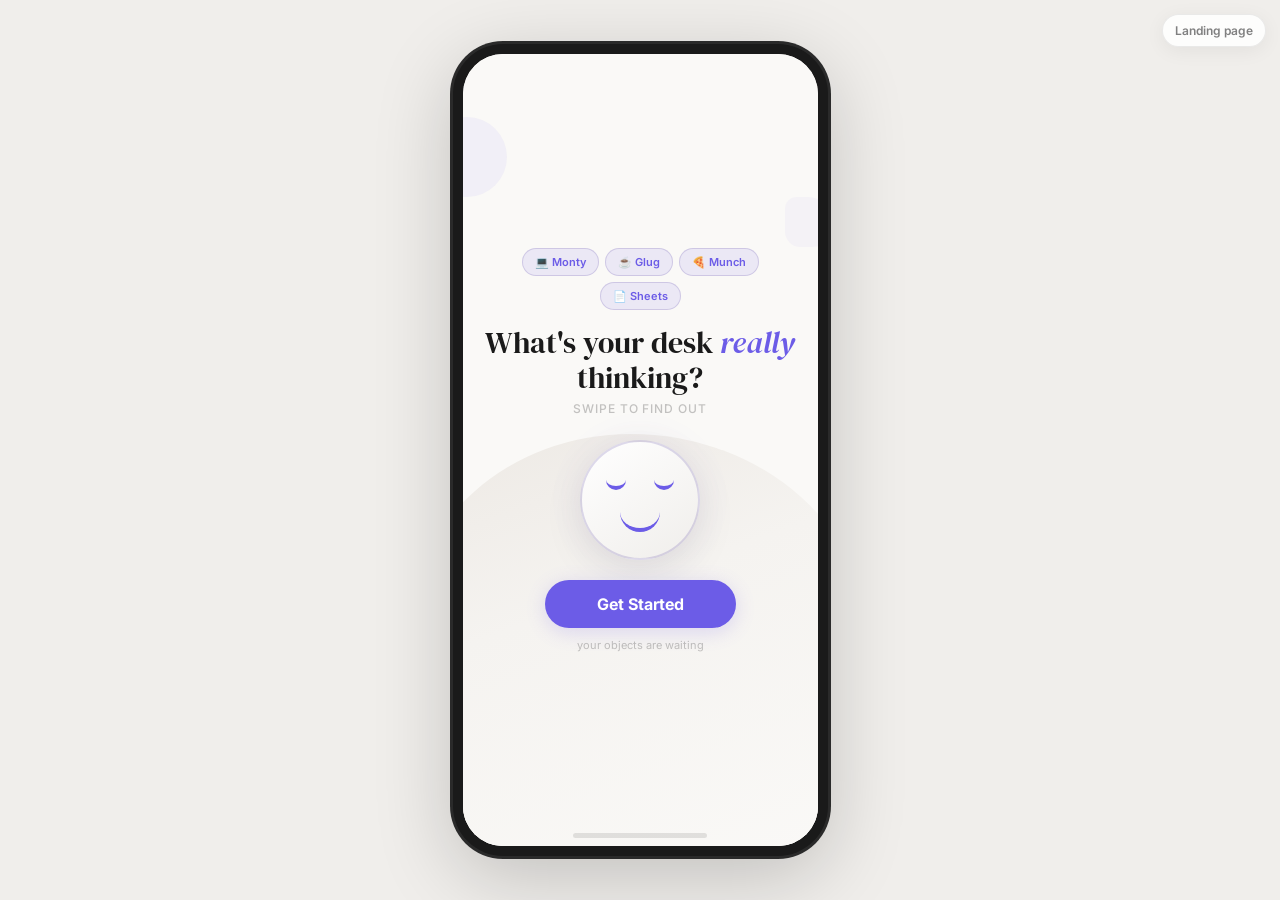
==== commit a7d7aa1c: "Pages: bundle app root + /website with cross-links; add landing assets. GitHub Actions now uploads t" ====
--- a/index.html
+++ b/index.html
@@ -11,6 +11,8 @@
 </head>
 <body>
 
+  <a href="website/" class="github-pages-switcher" aria-label="Open landing page">Landing page</a>
+
   <!-- Notification Toast -->
   <div id="notification-toast" class="toast hidden">
     <div class="toast-icon"></div>
@@ -49,9 +51,6 @@
             <span class="splash-pill" data-chat="glug" style="--delay:1">☕ Glug</span>
             <span class="splash-pill" data-chat="munch" style="--delay:3">🍕 Munch</span>
             <span class="splash-pill" data-chat="sheets" style="--delay:4">📄 Sheets</span>
-            <span class="splash-pill" data-chat="zip" style="--delay:5">🔌 Zip</span>
-            <span class="splash-pill" data-chat="surge" style="--delay:6">🔋 Surge</span>
-            <span class="splash-pill" data-chat="buzz" style="--delay:7">📱 Buzz</span>
           </div>
           <h1 class="splash-title">What's your desk <em>really</em> thinking?</h1>
           <p class="splash-subtitle">swipe to find out</p>
@@ -76,6 +75,13 @@
             <span class="connection-badge" id="connection-badge">Demo</span>
           </div>
           <div class="header-btns-group">
+            <label class="mode-toggle" id="mode-toggle" aria-label="Toggle live mode">
+              <input type="checkbox" id="mode-toggle-input">
+              <span class="mode-toggle-track">
+                <span class="mode-toggle-thumb"></span>
+              </span>
+              <span class="mode-toggle-label" id="mode-toggle-label">Live</span>
+            </label>
             <button class="header-btn settings-btn" id="btn-settings" aria-label="Safety rules settings">
               <svg viewBox="0 0 24 24" width="20" height="20" fill="none" stroke="currentColor" stroke-width="2" stroke-linecap="round" stroke-linejoin="round">
                 <circle cx="12" cy="12" r="3"/><path d="M19.4 15a1.65 1.65 0 0 0 .33 1.82l.06.06a2 2 0 0 1-2.83 2.83l-.06-.06a1.65 1.65 0 0 0-1.82-.33 1.65 1.65 0 0 0-1 1.51V21a2 2 0 0 1-4 0v-.09A1.65 1.65 0 0 0 9 19.4a1.65 1.65 0 0 0-1.82.33l-.06.06a2 2 0 0 1-2.83-2.83l.06-.06A1.65 1.65 0 0 0 4.68 15a1.65 1.65 0 0 0-1.51-1H3a2 2 0 0 1 0-4h.09A1.65 1.65 0 0 0 4.6 9a1.65 1.65 0 0 0-.33-1.82l-.06-.06a2 2 0 0 1 2.83-2.83l.06.06A1.65 1.65 0 0 0 9 4.68a1.65 1.65 0 0 0 1-1.51V3a2 2 0 0 1 4 0v.09a1.65 1.65 0 0 0 1 1.51 1.65 1.65 0 0 0 1.82-.33l.06-.06a2 2 0 0 1 2.83 2.83l-.06.06A1.65 1.65 0 0 0 19.4 9a1.65 1.65 0 0 0 1.51 1H21a2 2 0 0 1 0 4h-.09a1.65 1.65 0 0 0-1.51 1z"/>
@@ -102,9 +108,16 @@
           </button>
           <div class="chat-header-info">
             <span class="chat-header-icon" id="chat-header-icon"></span>
-            <span class="chat-header-name" id="chat-header-name"></span>
+            <div class="chat-header-titles">
+              <span class="chat-header-name" id="chat-header-name"></span>
+              <span class="chat-header-subline" id="chat-header-subline"></span>
+            </div>
           </div>
           <button type="button" class="header-btn live-swipe-hint" id="btn-go-live" aria-label="Open live desk">Live</button>
+        </div>
+        <div class="chat-real-life-banner hidden" id="chat-real-life" role="note"></div>
+        <div id="chat-todo-panel" class="chat-widget-panel hidden" aria-hidden="true">
+          <!-- Dynamically rendered per-character widget (todo, break timer, sip counter, snack log) -->
         </div>
         <div class="screen-content chat-messages" id="chat-messages">
           <!-- Rendered by JS -->
@@ -121,6 +134,11 @@
           <div class="drawer-tab-body" id="drawer-tab-camera">
             <div id="drawer-camera-feeds"></div>
             <div class="drawer-detection-summary" id="drawer-detection-strip"></div>
+            <div class="drawer-recent-head">
+              <span class="drawer-recent-title">Recent proof photos</span>
+              <span class="drawer-recent-hint">Crops from alerts—scroll for lost-item checks</span>
+            </div>
+            <div class="drawer-snapshots" id="drawer-snapshots" aria-label="Recent desk snapshots"></div>
           </div>
         </div>
 
@@ -163,16 +181,36 @@
       <!-- ========== LIVE DESK (TikTok-style + 弹幕) ========== -->
       <div id="screen-camera" class="screen">
         <div class="live-stage">
-          <div id="live-video-primary" class="live-video-primary">
-            <!-- Primary full-bleed feed (live or demo) -->
-          </div>
-          <div id="danmu-layer" class="danmu-layer" aria-live="polite"></div>
-          <div class="live-chrome">
-            <button type="button" class="live-back-btn" id="btn-cam-back" aria-label="Back">
-              <svg viewBox="0 0 24 24" width="22" height="22" fill="none" stroke="currentColor" stroke-width="2.2" stroke-linecap="round" stroke-linejoin="round"><polyline points="15 18 9 12 15 6"/></svg>
-              <span>Chat</span>
-            </button>
-            <div class="live-pill" id="live-detection-pill">Desk</div>
+          <div class="live-view-stack">
+            <div id="live-video-primary" class="live-video-primary">
+              <!-- Primary full-bleed feed (live or demo) -->
+            </div>
+            <div id="danmu-layer" class="danmu-layer" aria-live="polite"></div>
+            <div class="live-chrome">
+              <button type="button" class="live-back-btn" id="btn-cam-back" aria-label="Back">
+                <svg viewBox="0 0 24 24" width="22" height="22" fill="none" stroke="currentColor" stroke-width="2.2" stroke-linecap="round" stroke-linejoin="round"><polyline points="15 18 9 12 15 6"/></svg>
+                <span>Chat</span>
+              </button>
+              <div class="live-chrome-center" role="tablist" aria-label="Stream view">
+                <div class="live-view-tabs">
+                  <button type="button" class="live-view-tab is-active" id="tab-live-analysis" data-view="analysis" role="tab" aria-selected="true">Analysis</button>
+                  <button type="button" class="live-view-tab" id="tab-live-clean" data-view="clean" role="tab" aria-selected="false">Camera</button>
+                </div>
+              </div>
+              <div class="live-pill" id="live-detection-pill">Desk</div>
+            </div>
+          </div>
+          <div class="live-detections-bar" id="live-detections-bar" aria-label="Detections and relationship risks">
+            <div class="live-checklist-section">
+              <div class="live-detections-label" id="live-detections-label">Detected in frame</div>
+              <ul class="live-detections-checklist" id="live-detections-list" role="list">
+                <li class="live-check-row live-check-row--empty"><span class="live-check-ico">—</span><span class="live-check-body">…</span></li>
+              </ul>
+            </div>
+            <div class="live-checklist-section">
+              <div class="live-detections-label" id="live-risks-label">Risks and relationships</div>
+              <ul class="live-risks-list" id="live-risks-list" role="list"></ul>
+            </div>
           </div>
           <!-- Demo-only: hidden full sim markup cloned if needed -->
           <div id="sim-camera-feeds" class="live-sim-hidden" aria-hidden="true">
@@ -181,7 +219,6 @@
                 <div class="detected-object obj-monty" data-name="Monty 🖥️"><div class="detect-box"></div></div>
                 <div class="detected-object obj-glug" data-name="Glug 🥤"><div class="detect-box"></div></div>
                 <div class="detected-object obj-sheets" data-name="Sheets 📄"><div class="detect-box"></div></div>
-                <div class="detected-object obj-zip" data-name="Zip 🔌"><div class="detect-box"></div></div>
               </div>
             </div>
           </div>
--- a/style.css
+++ b/style.css
@@ -1,27 +1,31 @@
 /* ============================================
-   DESK TALK — Vibrant Playful UI
-   Inspired by bold illustration / teen-talk style
+   DESK TALK — Light UI
+   Clean, warm neutrals with subtle accents
    ============================================ */
 
 *, *::before, *::after { margin: 0; padding: 0; box-sizing: border-box; }
 
 :root {
-  --bg-page: #F2EAE0;
-  --bg-screen: #FAF6F1;
-  --bg-card: #F5EDE4;
-  --border-light: rgba(80,60,40,0.08);
-  --text-primary: #3D3552;
-  --text-secondary: rgba(61,53,82,0.55);
-  --text-dim: rgba(61,53,82,0.22);
-
-  --green: #A8BFA8; --green-deep: #6B8F6B;
-  --coral: #D4A0A0; --coral-deep: #A06060;
-  --yellow: #D4C4A0; --yellow-deep: #9A8560;
-  --purple: #BDA6CE; --purple-deep: #9B8EC7;
-  --pink: #D4A0B8; --pink-deep: #A06080;
-  --blue: #B4D3D9; --blue-deep: #7EADB6;
-  --orange: #D4B49A; --orange-deep: #A08060;
-  --teal: #A0C4C4; --teal-deep: #6B9494;
+  --bg-page: #f0eeeb;
+  --bg-screen: #faf9f7;
+  --bg-card: #ffffff;
+  --bg-elevated: #f5f3f0;
+  --border-light: rgba(0,0,0,0.08);
+  --border-accent: rgba(90,70,160,0.2);
+  --text-primary: #1a1a1a;
+  --text-secondary: rgba(26,26,26,0.55);
+  --text-dim: rgba(26,26,26,0.25);
+
+  --accent: #6c5ce7;
+  --accent-deep: #5a46a0;
+  --accent-muted: rgba(108,92,231,0.1);
+  --green: #00b894; --green-deep: #00a381;
+  --coral: #e17055; --coral-deep: #c95a42;
+  --yellow: #d4a04a; --yellow-deep: #b8873a;
+  --purple: #6c5ce7; --purple-deep: #5a46a0;
+  --blue: #4a8fe7; --blue-deep: #3a78c8;
+  --teal: #00b894; --teal-deep: #009e7e;
+  --orange: #e17055; --orange-deep: #c95a42;
 
   --phone-width: 375px;
   --phone-height: 812px;
@@ -34,16 +38,42 @@
   min-height: 100vh; overflow: hidden;
 }
 
+/* Link to marketing site when app is hosted under / alongside /website/ (e.g. GitHub Pages). */
+.github-pages-switcher {
+  position: fixed;
+  top: 14px;
+  right: 14px;
+  z-index: 10001;
+  font-size: 12px;
+  font-weight: 600;
+  color: var(--text-secondary);
+  text-decoration: none;
+  padding: 8px 12px;
+  border-radius: 999px;
+  background: rgba(255,255,255,0.85);
+  border: 1px solid var(--border-light);
+  box-shadow: 0 4px 20px rgba(0,0,0,0.06);
+  backdrop-filter: blur(8px);
+}
+.github-pages-switcher:hover {
+  color: var(--accent);
+  border-color: var(--accent-muted);
+}
+
+@media (max-width: 480px) {
+  .github-pages-switcher { top: env(safe-area-inset-top, 10px); right: 10px; font-size: 11px; padding: 6px 10px; }
+}
+
 /* ═══ Toast ═══ */
 .toast {
   position: fixed; top: 20px; left: 50%;
   transform: translateX(-50%) translateY(-120px);
-  background: rgba(26,26,46,0.92); backdrop-filter: blur(20px);
-  color: #fff; border-radius: 18px; padding: 12px 16px;
+  background: rgba(255,255,255,0.97); backdrop-filter: blur(20px);
+  color: var(--text-primary); border-radius: 18px; padding: 12px 16px;
   display: flex; align-items: center; gap: 10px;
   z-index: 9999; max-width: 340px; width: calc(100% - 40px);
   transition: transform 0.4s cubic-bezier(0.16,1,0.3,1);
-  box-shadow: 0 8px 32px rgba(0,0,0,0.5); border: 1px solid var(--border-light);
+  box-shadow: 0 8px 32px rgba(0,0,0,0.12); border: 1px solid var(--border-light);
 }
 .toast.show { transform: translateX(-50%) translateY(0); }
 .toast.hidden { transform: translateX(-50%) translateY(-120px); }
@@ -54,17 +84,17 @@
 /* ═══ Phone Frame ═══ */
 .phone-frame {
   width: var(--phone-width); height: var(--phone-height);
-  background: #0a0a0a; border-radius: 50px; padding: 10px;
+  background: #1a1a1a; border-radius: 50px; padding: 10px;
   position: relative;
-  box-shadow: 0 0 0 3px #000, 0 20px 80px rgba(0,0,0,0.35);
+  box-shadow: 0 0 0 3px #2a2a2a, 0 20px 80px rgba(0,0,0,0.2);
 }
 .phone-notch {
   position: absolute; top: 12px; left: 50%; transform: translateX(-50%);
-  width: 126px; height: 34px; background: #F2EAE0;
+  width: 126px; height: 34px; background: #1a1a1a;
   border-radius: 0 0 20px 20px; z-index: 100;
   display: flex; align-items: center; justify-content: center;
 }
-.notch-camera { width: 12px; height: 12px; background: #E0D6CC; border-radius: 50%; border: 2px solid #D4C8BE; }
+.notch-camera { width: 12px; height: 12px; background: #333; border-radius: 50%; border: 2px solid #444; }
 .phone-screen {
   width: 100%; height: 100%; background: var(--bg-screen);
   border-radius: 40px; overflow: hidden; position: relative;
@@ -82,7 +112,7 @@
 .status-icon { display: block; }
 .battery-icon { display: flex; align-items: center; gap: 1px; }
 .battery-body { width: 22px; height: 11px; border: 1.5px solid var(--text-primary); border-radius: 3px; padding: 1.5px; }
-.battery-fill { width: 75%; height: 100%; background: var(--green); border-radius: 1px; }
+.battery-fill { width: 75%; height: 100%; background: var(--accent); border-radius: 1px; }
 .battery-tip { width: 2px; height: 5px; background: var(--text-primary); border-radius: 0 1px 1px 0; }
 
 /* ═══ Screens ═══ */
@@ -100,24 +130,24 @@
    SPLASH
    ═══════════════════════════════════════════ */
 #screen-splash {
-  background: #9B8EC7; display: flex; align-items: center; justify-content: center;
+  background: var(--bg-screen); display: flex; align-items: center; justify-content: center;
   z-index: 200; overflow: hidden;
 }
 #screen-splash::before {
   content: ''; position: absolute; top: 8%; left: -10%; width: 80px; height: 80px;
-  background: rgba(180,211,217,0.3); border-radius: 50%;
+  background: rgba(108,92,231,0.06); border-radius: 50%;
   animation: splashDeco1 6s ease-in-out infinite;
 }
 #screen-splash::after {
   content: ''; position: absolute; top: 18%; right: -5%; width: 50px; height: 50px;
-  background: rgba(242,234,224,0.25); border-radius: 30% 70% 60% 40%;
+  background: rgba(108,92,231,0.04); border-radius: 30% 70% 60% 40%;
   animation: splashDeco2 5s ease-in-out 0.5s infinite;
 }
 @keyframes splashDeco1 { 0%,100% { transform:translate(0,0) scale(1); } 50% { transform:translate(15px,20px) scale(1.1); } }
 @keyframes splashDeco2 { 0%,100% { transform:translate(0,0) rotate(0); } 50% { transform:translate(-10px,15px) rotate(20deg); } }
 .splash-bg-wave {
   position: absolute; bottom: 0; left: -15%; right: -15%; height: 52%;
-  background: linear-gradient(160deg, #B4D3D9 0%, #BDA6CE 40%, #F2EAE0 100%);
+  background: linear-gradient(160deg, #ede9e4 0%, #f5f3f0 40%, #faf9f7 100%);
   border-radius: 48% 52% 0 0; z-index: 0;
   animation: waveRise 0.8s cubic-bezier(0.16,1,0.3,1) 0.2s both;
 }
@@ -131,24 +161,24 @@
 }
 .splash-pill {
   padding: 6px 12px; border-radius: 50px; font-size: 11px; font-weight: 600;
-  background: rgba(255,255,255,0.25); color: #2D2344;
-  border: 2px solid rgba(255,255,255,0.2);
+  background: var(--accent-muted); color: var(--accent);
+  border: 1.5px solid var(--border-accent);
   animation: pillSlide 0.5s cubic-bezier(0.16,1,0.3,1) calc(var(--delay)*0.06s + 0.3s) both;
   cursor: pointer; transition: background 0.2s, color 0.2s, transform 0.15s;
   user-select: none; -webkit-tap-highlight-color: transparent;
 }
-.splash-pill:hover { background: rgba(255,255,255,0.4); color: #1a1230; transform: scale(1.06); }
-.splash-pill:active { transform: scale(0.93); background: #F2EAE0; color: #3D3552; }
+.splash-pill:hover { background: rgba(108,92,231,0.15); color: var(--accent-deep); transform: scale(1.06); }
+.splash-pill:active { transform: scale(0.93); background: var(--accent); color: #fff; }
 @keyframes pillSlide { from { opacity:0; transform:translateY(-14px) scale(0.9); } to { opacity:1; transform:translateY(0) scale(1); } }
 
 .splash-title {
   font-family: 'DM Serif Display', serif;
-  font-size: 30px; font-weight: 400; color: #F2EAE0; line-height: 1.15;
+  font-size: 30px; font-weight: 400; color: var(--text-primary); line-height: 1.15;
   margin-bottom: 6px; animation: fadeUp 0.6s ease 0.5s both;
 }
-.splash-title em { font-style: italic; color: #B4D3D9; }
+.splash-title em { font-style: italic; color: var(--accent); }
 .splash-subtitle {
-  font-size: 12px; color: rgba(242,234,224,0.45); font-weight: 500;
+  font-size: 12px; color: var(--text-dim); font-weight: 500;
   letter-spacing: 0.08em; text-transform: uppercase;
   animation: fadeUp 0.5s ease 0.7s both;
 }
@@ -161,33 +191,34 @@
 @keyframes faceEnter { from { opacity:0; transform:translateY(40px) scale(0.7); } to { opacity:1; transform:translateY(0) scale(1); } }
 .splash-face {
   width: 120px; height: 120px;
-  background: linear-gradient(145deg, #F2EAE0 0%, #B4D3D9 100%);
+  background: linear-gradient(145deg, #fff 0%, #f0eeeb 100%);
   border-radius: 50%; position: relative;
-  box-shadow: 0 14px 40px rgba(155,142,199,0.35);
+  box-shadow: 0 14px 40px rgba(0,0,0,0.08), 0 0 40px rgba(108,92,231,0.06);
+  border: 2px solid var(--border-accent);
   animation: faceFloat 3.5s ease-in-out 1.3s infinite;
 }
 @keyframes faceFloat { 0%,100% { transform:translateY(0) rotate(0); } 50% { transform:translateY(-8px) rotate(2deg); } }
 .splash-eye-l, .splash-eye-r {
   position: absolute; width: 20px; height: 10px;
-  border-bottom: 4px solid #3D3552; border-radius: 0 0 20px 20px; top: 38px;
+  border-bottom: 4px solid var(--accent); border-radius: 0 0 20px 20px; top: 38px;
 }
 .splash-eye-l { left: 24px; } .splash-eye-r { right: 24px; }
 .splash-mouth {
   position: absolute; width: 40px; height: 20px;
-  border-bottom: 4px solid #3D3552; border-radius: 0 0 40px 40px;
+  border-bottom: 4px solid var(--accent); border-radius: 0 0 40px 40px;
   bottom: 26px; left: 50%; transform: translateX(-50%);
 }
 .splash-cta {
   display: inline-block; padding: 14px 52px;
-  background: #F2EAE0; color: #3D3552; border: none; border-radius: 50px;
+  background: var(--accent); color: #fff; border: none; border-radius: 50px;
   font-size: 16px; font-weight: 700; font-family: inherit; cursor: pointer;
   animation: fadeUp 0.5s ease 0.9s both;
   transition: transform 0.2s, box-shadow 0.2s;
-  box-shadow: 0 4px 20px rgba(0,0,0,0.1);
-}
-.splash-cta:hover { transform: scale(1.04); box-shadow: 0 8px 32px rgba(0,0,0,0.15); }
+  box-shadow: 0 4px 20px rgba(108,92,231,0.2);
+}
+.splash-cta:hover { transform: scale(1.04); box-shadow: 0 8px 32px rgba(108,92,231,0.3); }
 .splash-cta:active { transform: scale(0.97); }
-.splash-login { font-size: 11px; color: rgba(242,234,224,0.35); margin-top: 10px; animation: fadeUp 0.4s ease 1.1s both; }
+.splash-login { font-size: 11px; color: var(--text-dim); margin-top: 10px; animation: fadeUp 0.4s ease 1.1s both; }
 
 /* ═══════════════════════════════════════════
    HEADERS
@@ -199,7 +230,7 @@
 }
 .chatlist-header { align-items: flex-start; justify-content: space-between; padding: 54px 20px 14px; }
 .header-title-group { display: flex; flex-direction: column; gap: 2px; }
-.header-greeting { font-size: 13px; font-weight: 600; color: var(--purple-deep); letter-spacing: 0.02em; margin-bottom: 2px; }
+.header-greeting { font-size: 13px; font-weight: 600; color: var(--accent); letter-spacing: 0.02em; margin-bottom: 2px; }
 .header-title {
   font-family: 'DM Serif Display', serif;
   font-size: 24px; font-weight: 400; color: var(--text-primary); line-height: 1.15;
@@ -208,29 +239,170 @@
   font-size: 9px; font-weight: 700; text-transform: uppercase; letter-spacing: 0.06em;
   padding: 3px 8px; border-radius: 8px; white-space: nowrap; margin-top: 6px; display: inline-block;
 }
-.connection-badge.demo { background: rgba(212,196,160,0.3); color: var(--yellow-deep); }
-.connection-badge.live { background: rgba(155,142,199,0.2); color: var(--purple-deep); }
+.connection-badge.demo { background: rgba(251,191,36,0.15); color: var(--yellow); }
+.connection-badge.live { background: var(--accent-muted); color: var(--accent); }
+
+/* ═══ Mode Toggle ═══ */
+.mode-toggle {
+  display: inline-flex; align-items: center; gap: 6px; cursor: pointer;
+  user-select: none; -webkit-tap-highlight-color: transparent; margin-top: 6px;
+}
+.mode-toggle input { position: absolute; opacity: 0; width: 0; height: 0; }
+.mode-toggle-track {
+  position: relative; width: 36px; height: 20px; border-radius: 10px;
+  background: rgba(0,0,0,0.12); transition: background 0.25s;
+}
+.mode-toggle input:checked ~ .mode-toggle-track {
+  background: var(--accent);
+}
+.mode-toggle-thumb {
+  position: absolute; top: 2px; left: 2px; width: 16px; height: 16px;
+  border-radius: 50%; background: #fff; transition: transform 0.25s;
+  box-shadow: 0 1px 3px rgba(0,0,0,0.3);
+}
+.mode-toggle input:checked ~ .mode-toggle-track .mode-toggle-thumb {
+  transform: translateX(16px);
+}
+.mode-toggle-label {
+  font-size: 10px; font-weight: 700; text-transform: uppercase; letter-spacing: 0.05em;
+  color: var(--text-secondary); transition: color 0.2s;
+}
+.mode-toggle input:checked ~ .mode-toggle-label {
+  color: var(--accent);
+}
 
 .chat-header { gap: 8px; }
-.chat-header-info { display: flex; align-items: center; gap: 6px; flex: 1; }
-.chat-header-icon { width: 28px; height: 28px; display: flex; align-items: center; justify-content: center; }
+.chat-header-info { display: flex; align-items: center; gap: 8px; flex: 1; min-width: 0; }
+.chat-header-titles { display: flex; flex-direction: column; gap: 2px; min-width: 0; flex: 1; }
+.chat-header-icon { width: 28px; height: 28px; display: flex; align-items: center; justify-content: center; flex-shrink: 0; }
 .chat-header-icon svg { width: 100%; height: 100%; }
-.chat-header-name { font-size: 17px; font-weight: 600; color: var(--text-primary); }
+.chat-header-name { font-size: 17px; font-weight: 600; color: var(--text-primary); line-height: 1.2; }
+.chat-header-subline {
+  font-size: 11px; font-weight: 500; line-height: 1.35;
+  color: var(--text-secondary);
+}
+.chat-real-life-banner {
+  margin: 0 12px 8px;
+  padding: 8px 12px;
+  font-size: 12px; line-height: 1.45;
+  color: var(--text-secondary);
+  background: rgba(0,0,0,0.02);
+  border-radius: 10px;
+  border-left: 3px solid var(--accent);
+}
+/* ——— Generic widget panel ——— */
+.chat-widget-panel {
+  margin: 0 12px 10px;
+  padding: 10px 12px;
+  background: var(--bg-card);
+  border: 1px solid var(--border-light);
+  border-radius: 12px;
+}
+
+/* Sheets todo widget */
+.chat-todo-panel-head, .widget-head {
+  font-size: 10px; font-weight: 800; letter-spacing: 0.1em; text-transform: uppercase;
+  color: var(--text-secondary); margin-bottom: 8px;
+}
+.chat-todo-ul { list-style: none; margin: 0; padding: 0; }
+.chat-todo-li {
+  display: flex; align-items: flex-start; justify-content: space-between; gap: 8px;
+  margin-bottom: 6px;
+}
+.chat-todo-li:last-child { margin-bottom: 0; }
+.chat-todo-item {
+  display: flex; align-items: flex-start; gap: 8px;
+  font-size: 13px; color: var(--text-primary);
+  flex: 1; min-width: 0;
+}
+.chat-todo-item input { margin-top: 3px; accent-color: var(--accent); flex-shrink: 0; }
+.chat-todo-del {
+  flex-shrink: 0; width: 28px; height: 28px; border: none; border-radius: 8px;
+  background: rgba(0,0,0,0.04); color: var(--text-secondary); font-size: 18px; line-height: 1;
+  cursor: pointer; padding: 0;
+}
+.chat-todo-del:active { opacity: 0.7; }
+.chat-todo-empty { font-size: 12px; color: var(--text-secondary); line-height: 1.45; padding: 4px 0; }
+.chat-todo-add {
+  margin-top: 8px; width: 100%; padding: 8px 12px; border-radius: 10px; border: 1px dashed rgba(0,0,0,0.12);
+  background: transparent; font-size: 13px; font-weight: 600; color: var(--accent); cursor: pointer; font-family: inherit;
+}
+.chat-todo-add:active { opacity: 0.85; }
+
+/* ——— Shared widget styles ——— */
+.widget-body { text-align: center; padding: 6px 0; }
+.widget-stat-row { display: flex; justify-content: center; gap: 24px; margin-bottom: 10px; }
+.widget-stat { display: flex; flex-direction: column; align-items: center; }
+.widget-stat-num { font-size: 22px; font-weight: 800; color: var(--text-primary); }
+.widget-stat-label { font-size: 10px; text-transform: uppercase; letter-spacing: .05em; color: var(--text-secondary); }
+.widget-action-btn {
+  display: inline-flex; align-items: center; justify-content: center; gap: 6px;
+  padding: 10px 20px; border-radius: 12px; border: none; font-size: 14px; font-weight: 700;
+  color: #fff; cursor: pointer; font-family: inherit; transition: opacity .15s;
+}
+.widget-action-btn:active { opacity: .8; }
+.widget-btn-secondary {
+  background: transparent; color: var(--accent); border: 1.5px solid var(--border-accent);
+  font-size: 12px; padding: 7px 16px;
+}
+.widget-auto-tag {
+  font-size: 9px; font-weight: 700; text-transform: uppercase; letter-spacing: 0.06em;
+  color: var(--green-deep); background: rgba(0,184,148,0.1);
+  padding: 2px 6px; border-radius: 4px; margin-left: 6px;
+}
+.widget-sub { display: block; font-size: 11px; color: var(--text-secondary); margin-bottom: 8px; }
+.widget-empty-hint { font-size: 12px; color: var(--text-secondary); }
+
+/* Break timer (Monty) */
+.widget-break-btn { background: var(--accent); color: #fff; }
+
+/* Sip counter (Glug) */
+.widget-sip { display: flex; flex-direction: column; align-items: center; gap: 6px; }
+.widget-progress-ring { display: flex; flex-direction: column; align-items: center; gap: 2px; }
+.sip-ring-svg { width: 80px; height: 80px; }
+.sip-goal-label { font-size: 11px; color: var(--text-secondary); margin-top: 2px; }
+.widget-sip-btn { background: var(--teal); color: #fff; }
+
+/* Snack log (Munch) */
+.widget-snack { text-align: left; }
+.snack-pills { display: flex; flex-wrap: wrap; gap: 6px; margin-bottom: 10px; min-height: 28px; }
+.snack-pill {
+  display: inline-flex; align-items: center; gap: 4px;
+  padding: 4px 10px; border-radius: 20px; font-size: 12px; font-weight: 600;
+}
+.snack-healthy { background: rgba(0,184,148,0.12); color: var(--green-deep); }
+.snack-junk { background: rgba(225,112,85,0.12); color: var(--coral-deep); }
+.snack-pill-x {
+  background: none; border: none; font-size: 13px; cursor: pointer; line-height: 1;
+  color: inherit; opacity: .6; padding: 0 0 0 2px;
+}
+.snack-pill-x:hover { opacity: 1; }
+.snack-add-row { display: flex; gap: 6px; align-items: center; }
+.snack-input {
+  flex: 1; padding: 8px 10px; border: 1px solid var(--border-light); border-radius: 10px;
+  font-size: 13px; font-family: inherit; background: var(--bg-elevated); color: var(--text-primary);
+}
+.snack-add-btn { background: var(--green); padding: 8px 12px; font-size: 13px; }
+.snack-junk-btn { background: var(--coral); padding: 8px 12px; font-size: 13px; }
+.chat-messages.chat-theme-sheets .msg-bubble.bubble-sheets {
+  border-left: 3px solid var(--accent);
+  border-radius: 10px 12px 12px 12px;
+}
 .header-btn {
   background: none; border: none; cursor: pointer; color: var(--text-secondary);
   padding: 6px; border-radius: 10px; display: flex; align-items: center; justify-content: center;
   transition: background 0.15s, color 0.15s;
 }
-.header-btn:hover { background: rgba(0,0,0,0.05); color: var(--text-primary); }
+.header-btn:hover { background: rgba(0,0,0,0.04); color: var(--text-primary); }
 .back-btn { gap: 2px; }
-.back-label { font-size: 16px; font-weight: 500; color: var(--purple-deep); }
-.back-btn svg { color: var(--purple-deep); }
+.back-label { font-size: 16px; font-weight: 500; color: var(--accent); }
+.back-btn svg { color: var(--accent); }
 .camera-btn { color: var(--text-secondary); padding: 6px 4px; }
 .camera-btn.icon-detailed-camera svg { display: block; width: 28px; height: 28px; }
 .live-swipe-hint {
   font-size: 13px; font-weight: 700; letter-spacing: 0.04em;
-  color: var(--text-secondary); padding: 6px 10px; border-radius: 10px;
-  background: rgba(0,0,0,0.04); border: none; cursor: pointer; font-family: inherit;
+  color: var(--accent); padding: 6px 10px; border-radius: 10px;
+  background: var(--accent-muted); border: none; cursor: pointer; font-family: inherit;
 }
 .live-swipe-hint:active { opacity: 0.7; }
 .header-btns-group { display: flex; align-items: center; gap: 4px; margin-top: 8px; }
@@ -240,109 +412,259 @@
 .screen-content::-webkit-scrollbar { width: 0; }
 
 /* ═══════════════════════════════════════════
-   CHAT LIST — Visual Card Grid
+   CHAT LIST — Round table
    ═══════════════════════════════════════════ */
-#chatlist-content { padding: 8px 10px 20px; }
-
-.chat-grid {
-  display: grid;
-  grid-template-columns: 1fr 1fr;
-  gap: 8px;
-}
-.chat-grid .chat-card:first-child { grid-column: 1 / -1; }
-.chat-grid .chat-card:nth-child(5) { grid-column: 1 / -1; }
-.chat-grid .chat-card:nth-child(odd):not(:first-child):not(:nth-child(5)) { transform: rotate(-1deg); }
-.chat-grid .chat-card:nth-child(even) { transform: rotate(0.8deg); }
-.chat-grid .chat-card:nth-child(5) { transform: rotate(-0.5deg); }
-
+#chatlist-content { padding: 10px 14px 24px; }
+
+/* ═══ CHAT LIST — Surface banner + card rows ═══ */
+.chatlist-cards {
+  display: flex; flex-direction: column; gap: 6px;
+  padding: 12px 14px 24px;
+}
+
+.roundtable-wrap { display: none; }
+.roundtable {
+  position: relative; width: 100%; max-width: 340px;
+  height: min(88vw, 300px); max-height: 340px;
+  margin: 0 auto; padding: 0; box-sizing: border-box;
+}
+.roundtable::before {
+  content: ''; position: absolute; left: 50%; top: 50%;
+  transform: translate(-50%, -50%); width: 92%; height: 92%;
+  max-width: 308px; max-height: 308px; border-radius: 50%;
+  border: 1px solid rgba(0,0,0,0.06);
+  pointer-events: none; z-index: 0;
+}
+
+.roundtable-hub {
+  position: absolute; left: 50%; top: 50%; transform: translate(-50%, -50%);
+  width: min(46vw, 156px); height: min(46vw, 156px);
+  max-width: 156px; max-height: 156px;
+  border: none; cursor: pointer; font-family: inherit; text-align: center;
+  padding: 16px 12px; border-radius: 50%; z-index: 2;
+  display: flex; flex-direction: column; align-items: center; justify-content: center; gap: 4px;
+  background: linear-gradient(160deg, #fff 0%, #f8f7f5 45%, #f0eeeb 100%);
+  border: 1.5px solid var(--border-light);
+  box-shadow: 0 4px 18px rgba(0,0,0,0.08), inset 0 1px 0 rgba(255,255,255,0.8);
+  color: var(--text-primary);
+  transition: transform 0.2s ease, box-shadow 0.2s ease;
+  animation: hubAppear 0.55s cubic-bezier(0.34,1.56,0.64,1) both;
+}
+.roundtable-hub:hover {
+  transform: translate(-50%, -50%) scale(1.03);
+  box-shadow: 0 8px 28px rgba(0,0,0,0.12), 0 0 20px rgba(108,92,231,0.06);
+  border-color: var(--border-accent);
+}
+.roundtable-hub:active { transform: translate(-50%, -50%) scale(0.98); }
+.roundtable-hub-ring {
+  position: absolute; inset: -6px; border-radius: 50%;
+  border: 2px dashed rgba(0,0,0,0.06); pointer-events: none;
+}
+.roundtable-hub-icon { width: 36px; height: 36px; display: flex; align-items: center; justify-content: center; }
+.roundtable-hub-icon svg { width: 100%; height: 100%; }
+.roundtable-hub-title {
+  font-family: 'DM Serif Display', serif; font-size: 17px; font-weight: 600;
+  line-height: 1.15; color: var(--text-primary);
+}
+
+.roundtable-seat {
+  position: absolute; z-index: 1; width: min(34vw, 118px); max-width: 118px;
+  min-height: 88px; padding: 12px 8px 10px; border: 1.5px solid var(--border-light);
+  border-radius: 18px; cursor: pointer; font-family: inherit;
+  display: flex; flex-direction: column; align-items: center; text-align: center; gap: 4px;
+  color: var(--text-primary); box-shadow: 0 4px 14px rgba(0,0,0,0.06);
+  transition: transform 0.2s ease, box-shadow 0.2s ease, border-color 0.2s;
+}
+.roundtable-seat:hover {
+  transform: scale(1.05); box-shadow: 0 8px 22px rgba(0,0,0,0.1);
+  border-color: var(--border-accent);
+}
+.roundtable-seat:active { transform: scale(0.97); }
+
+.roundtable-seat--top { left: 50%; top: 0; transform: translateX(-50%); animation: seatPopTop 0.45s cubic-bezier(0.34,1.56,0.64,1) both; }
+.roundtable-seat--top:hover { transform: translateX(-50%) scale(1.05); }
+.roundtable-seat--top:active { transform: translateX(-50%) scale(0.97); }
+.roundtable-seat--right { right: 0; top: 50%; transform: translateY(-50%); animation: seatPopRight 0.45s cubic-bezier(0.34,1.56,0.64,1) both; }
+.roundtable-seat--right:hover { transform: translateY(-50%) scale(1.05); }
+.roundtable-seat--right:active { transform: translateY(-50%) scale(0.97); }
+.roundtable-seat--bottom { left: 50%; bottom: 0; transform: translateX(-50%); animation: seatPopBottom 0.45s cubic-bezier(0.34,1.56,0.64,1) both; }
+.roundtable-seat--bottom:hover { transform: translateX(-50%) scale(1.05); }
+.roundtable-seat--bottom:active { transform: translateX(-50%) scale(0.97); }
+.roundtable-seat--left { left: 0; top: 50%; transform: translateY(-50%); animation: seatPopLeft 0.45s cubic-bezier(0.34,1.56,0.64,1) both; }
+.roundtable-seat--left:hover { transform: translateY(-50%) scale(1.05); }
+.roundtable-seat--left:active { transform: translateY(-50%) scale(0.97); }
+
+.roundtable-seat-avatar { width: 40px; height: 40px; display: flex; align-items: center; justify-content: center; flex-shrink: 0; }
+.roundtable-seat-avatar svg { width: 100%; height: 100%; }
+.roundtable-seat-name {
+  font-family: 'DM Serif Display', serif; font-size: 15px; font-weight: 500;
+  line-height: 1.1; text-shadow: 0 1px 2px rgba(0,0,0,0.3);
+}
+.seat-card-sheets .roundtable-seat-name { text-shadow: none; }
+.roundtable-badge {
+  position: absolute; top: 6px; right: 6px; min-width: 18px; height: 18px;
+  padding: 0 5px; border-radius: 9px; background: var(--accent); color: #fff;
+  font-size: 10px; font-weight: 800; display: flex; align-items: center; justify-content: center;
+  box-shadow: 0 1px 4px rgba(0,0,0,0.15);
+}
+.roundtable-badge--seat { top: 4px; right: 4px; }
+.roundtable-badge.hidden { display: none; }
+
+/* legacy seat-card colors (kept for chat header references) */
+.seat-card-monty  { background: linear-gradient(145deg, #e8eff8 0%, #dbe6f4 100%); }
+.seat-card-glug   { background: linear-gradient(145deg, #e0f5f0 0%, #d0eee8 100%); }
+.seat-card-munch  { background: linear-gradient(145deg, #fce8e4 0%, #f8d8d2 100%); }
+.seat-card-sheets { background: linear-gradient(145deg, #f5f0e4 0%, #ede6d6 100%); }
+
+/* ═══ Surface Banner (group chat entry) ═══ */
+.surface-banner {
+  display: flex; align-items: center; gap: 12px;
+  width: 100%; padding: 14px 16px;
+  background: var(--bg-card);
+  border: 1.5px solid var(--border-light);
+  border-radius: 16px; cursor: pointer;
+  font-family: inherit; text-align: left;
+  transition: border-color 0.2s, box-shadow 0.2s, transform 0.15s;
+  animation: cardSlideIn 0.35s cubic-bezier(0.34,1.56,0.64,1) both;
+}
+.surface-banner:hover {
+  border-color: var(--border-accent);
+  box-shadow: 0 4px 16px rgba(0,0,0,0.06);
+  transform: translateY(-1px);
+}
+.surface-banner:active { transform: scale(0.985); }
+
+.surface-left { flex-shrink: 0; }
+.surface-dots {
+  display: flex; flex-wrap: wrap; gap: 3px;
+  width: 44px; height: 44px; align-items: center; justify-content: center;
+}
+.surface-dot {
+  width: 20px; height: 20px;
+  display: flex; align-items: center; justify-content: center;
+}
+.surface-dot svg { width: 100%; height: 100%; }
+
+.surface-body { flex: 1; min-width: 0; }
+.surface-title-row { display: flex; align-items: center; gap: 8px; }
+.surface-title {
+  font-family: 'DM Serif Display', serif;
+  font-size: 16px; font-weight: 600;
+  color: var(--text-primary);
+}
+.surface-badge {
+  min-width: 18px; height: 18px; padding: 0 5px;
+  border-radius: 9px; background: var(--accent); color: #fff;
+  font-size: 10px; font-weight: 800;
+  display: inline-flex; align-items: center; justify-content: center;
+}
+.surface-badge.hidden { display: none; }
+.surface-preview {
+  display: block; font-size: 12.5px; color: var(--text-secondary);
+  line-height: 1.4; margin-top: 2px;
+  white-space: nowrap; overflow: hidden; text-overflow: ellipsis;
+}
+.surface-preview--dim { color: var(--text-dim); }
+.surface-arrow { color: var(--text-dim); flex-shrink: 0; }
+
+/* ═══ Private Chat Divider ═══ */
+.chatlist-divider {
+  display: flex; align-items: center; gap: 10px;
+  padding: 10px 4px 4px; margin-top: 4px;
+}
+.chatlist-divider span {
+  font-size: 11px; font-weight: 700; text-transform: uppercase;
+  letter-spacing: 0.06em; color: var(--text-dim);
+}
+.chatlist-divider::after {
+  content: ''; flex: 1; height: 1px;
+  background: var(--border-light);
+}
+
+/* ═══ Chat Cards (object rows) ═══ */
 .chat-card {
-  border-radius: 20px;
-  padding: 16px 14px;
-  cursor: pointer;
-  position: relative;
-  overflow: hidden;
-  transition: transform 0.2s cubic-bezier(0.16,1,0.3,1), box-shadow 0.2s;
-  animation: cardPop 0.4s cubic-bezier(0.34,1.56,0.64,1) both;
-  min-height: 100px;
-  display: flex;
-  flex-direction: column;
-  justify-content: space-between;
-}
-.chat-card:hover { transform: translateY(-2px) scale(1.02); box-shadow: 0 8px 24px rgba(0,0,0,0.25); }
-.chat-card:active { transform: scale(0.97); }
-@keyframes cardPop {
-  from { opacity: 0; transform: translateY(16px) scale(0.9); }
+  display: flex; align-items: center; gap: 12px;
+  width: 100%; padding: 12px 14px;
+  background: var(--bg-card);
+  border: 1.5px solid var(--border-light);
+  border-radius: 14px; cursor: pointer;
+  font-family: inherit; text-align: left;
+  transition: border-color 0.2s, box-shadow 0.2s, transform 0.15s;
+  animation: cardSlideIn 0.35s cubic-bezier(0.34,1.56,0.64,1) both;
+}
+.chat-card:hover {
+  border-color: var(--border-accent);
+  box-shadow: 0 4px 16px rgba(0,0,0,0.06);
+  transform: translateY(-1px);
+}
+.chat-card:active { transform: scale(0.985); }
+
+.chat-card--monty  { border-left: 3px solid #4a8fe7; }
+.chat-card--glug   { border-left: 3px solid #00b894; }
+.chat-card--munch  { border-left: 3px solid #e17055; }
+.chat-card--sheets { border-left: 3px solid #d4a04a; }
+
+.chat-card-avatar {
+  width: 42px; height: 42px; flex-shrink: 0;
+  display: flex; align-items: center; justify-content: center;
+  border-radius: 12px;
+}
+.chat-card-avatar svg { width: 100%; height: 100%; }
+.chat-card--monty  .chat-card-avatar { background: #e8eff8; }
+.chat-card--glug   .chat-card-avatar { background: #e0f5f0; }
+.chat-card--munch  .chat-card-avatar { background: #fce8e4; }
+.chat-card--sheets .chat-card-avatar { background: #f5f0e4; }
+
+.chat-card-body { flex: 1; min-width: 0; }
+.chat-card-top { display: flex; align-items: baseline; gap: 6px; }
+.chat-card-name {
+  font-family: 'DM Serif Display', serif;
+  font-size: 15px; font-weight: 600; color: var(--text-primary);
+}
+.chat-card-obj {
+  font-size: 11px; color: var(--text-dim);
+  font-weight: 500; text-transform: uppercase;
+  letter-spacing: 0.04em;
+}
+.chat-card-preview {
+  display: block; font-size: 12.5px; color: var(--text-secondary);
+  line-height: 1.4; margin-top: 2px;
+  white-space: nowrap; overflow: hidden; text-overflow: ellipsis;
+}
+.chat-card-preview .card-preview--dim { color: var(--text-dim); font-style: italic; }
+
+.chat-card-right {
+  display: flex; flex-direction: column; align-items: center;
+  gap: 4px; flex-shrink: 0;
+}
+.chat-card-badge {
+  min-width: 18px; height: 18px; padding: 0 5px;
+  border-radius: 9px; background: var(--accent); color: #fff;
+  font-size: 10px; font-weight: 800;
+  display: flex; align-items: center; justify-content: center;
+}
+.chat-card-badge.hidden { display: none; }
+.chat-card-arrow { color: var(--text-dim); }
+
+@keyframes cardSlideIn {
+  from { opacity: 0; transform: translateY(8px) scale(0.97); }
   to { opacity: 1; transform: translateY(0) scale(1); }
 }
 
-.card-blob-wrap {
-  display: flex;
-  align-items: center;
-  gap: 10px;
-  margin-bottom: 8px;
-}
-.card-avatar {
-  width: 50px; height: 50px;
-  display: flex; align-items: center; justify-content: center;
-  flex-shrink: 0; position: relative;
-}
-.card-avatar svg { width: 100%; height: 100%; }
+/* legacy avatar animations */
 .avatar-monty  { animation: avJitter 3s ease-in-out infinite; }
 .avatar-glug   { animation: avSlosh 3s ease-in-out infinite; }
 .avatar-munch  { animation: avChomp 2s ease-in-out infinite; }
 .avatar-sheets { animation: avFlutter 3s ease-in-out infinite; }
-.avatar-zip    { animation: avZigzag 2s ease-in-out infinite; }
-.avatar-surge  { animation: avThud 3s ease-in-out infinite; }
-.avatar-buzz   { animation: avBuzz 0.12s linear infinite; }
 .avatar-group  { animation: avFloat 3s ease-in-out infinite; }
 @keyframes avJitter   { 0%,90%,100% { transform:translate(0); } 92% { transform:translate(-2px,1px); } 94% { transform:translate(2px,-1px); } 96% { transform:translate(-1px); } 98% { transform:translate(1px,1px); } }
 @keyframes avSlosh    { 0%,100% { transform:rotate(0) translateY(0); } 25% { transform:rotate(4deg) translateY(-2px); } 75% { transform:rotate(-4deg) translateY(1px); } }
-@keyframes avPress    { 0%,100% { transform:translateY(0); } 50% { transform:translateY(2px); } }
 @keyframes avChomp    { 0%,100% { transform:scale(1); } 50% { transform:scale(1.06) rotate(2deg); } }
 @keyframes avFlutter  { 0%,100% { transform:rotate(0); } 30% { transform:rotate(3deg); } 60% { transform:rotate(-2deg); } }
-@keyframes avZigzag   { 0%,100% { transform:translateX(0) rotate(0); } 25% { transform:translateX(3px) rotate(6deg); } 50% { transform:translateX(-2px) rotate(-4deg); } 75% { transform:translateX(2px) rotate(5deg); } }
-@keyframes avThud     { 0%,100% { transform:translateY(0) scale(1); } 50% { transform:translateY(2px) scale(1.05); } }
-@keyframes avBuzz     { 0%,100% { transform:rotate(0); } 25% { transform:rotate(1.5deg); } 75% { transform:rotate(-1.5deg); } }
 @keyframes avFloat    { 0%,100% { transform:translateY(0); } 50% { transform:translateY(-3px); } }
 
-.card-name {
-  font-family: 'DM Serif Display', serif;
-  font-size: 18px; font-weight: 400; color: #fff;
-  line-height: 1.1;
-}
-.card-tag {
-  font-size: 10px; font-weight: 600; text-transform: uppercase;
-  letter-spacing: 0.06em; color: rgba(255,255,255,0.6);
-  margin-top: auto;
-}
-.card-preview {
-  font-size: 11px; color: rgba(255,255,255,0.45);
-  white-space: nowrap; overflow: hidden; text-overflow: ellipsis;
-  margin-top: 2px;
-}
-.card-unread {
-  position: absolute; top: 10px; right: 10px;
-  width: 20px; height: 20px; border-radius: 50%;
-  background: #fff; color: #111;
-  font-size: 10px; font-weight: 800;
-  display: flex; align-items: center; justify-content: center;
-}
-.card-unread.hidden { display: none; }
-
-/* Card color themes — soft pastel palette */
-.card-group  { background: linear-gradient(135deg, #9B8EC7 0%, #BDA6CE 100%); }
-.card-monty  { background: linear-gradient(135deg, #7EADB6 0%, #B4D3D9 100%); }
-.card-glug   { background: linear-gradient(135deg, #6B9494 0%, #A0C4C4 100%); }
-.card-munch  { background: linear-gradient(135deg, #C48080 0%, #D4A0A0 100%); }
-.card-sheets { background: linear-gradient(135deg, #B8A878 0%, #D4C4A0 100%); }
-.card-zip    { background: linear-gradient(135deg, #6B8F6B 0%, #A8BFA8 100%); }
-.card-surge  { background: linear-gradient(135deg, #8070A8 0%, #9B8EC7 100%); }
-.card-buzz   { background: linear-gradient(135deg, #A06080 0%, #D4A0B8 100%); }
-
-/* Card avatar is already styled above */
-
 /* ═══════════════════════════════════════════
-   CHAT MESSAGES — Large organic bubbles
+   CHAT MESSAGES
    ═══════════════════════════════════════════ */
 .chat-messages { padding: 6px 10px 10px; display: flex; flex-direction: column; gap: 10px; }
 
@@ -355,54 +677,42 @@
 .message.from-character { align-self: flex-start; }
 
 .msg-avatar {
-  width: 38px; height: 38px;
-  display: flex; align-items: center; justify-content: center;
-  flex-shrink: 0; align-self: flex-end;
-  position: relative;
+  width: 38px; height: 38px; display: flex; align-items: center; justify-content: center;
+  flex-shrink: 0; align-self: flex-end; position: relative;
 }
 .msg-avatar svg { width: 100%; height: 100%; }
 
 .msg-body { display: flex; flex-direction: column; gap: 2px; min-width: 0; }
-.msg-sender {
-  font-size: 11px; font-weight: 700; padding-left: 6px;
-  letter-spacing: 0.02em; opacity: 0.8;
-}
-
-.msg-bubble {
-  padding: 10px 16px; font-size: 14.5px; line-height: 1.5;
-  word-wrap: break-word; position: relative;
-}
-
-/* Message rotation variants — makes each one feel hand-placed */
-.message.mv-0 { transform: rotate(-0.6deg); }
-.message.mv-1 { transform: rotate(0.4deg); }
-.message.mv-2 { transform: rotate(-0.2deg) translateX(2px); }
-.message.mv-3 { transform: rotate(0.7deg) translateX(-1px); }
+.msg-sender { font-size: 11px; font-weight: 700; padding-left: 6px; letter-spacing: 0.02em; opacity: 0.8; }
+
+.msg-bubble { padding: 10px 16px; font-size: 14.5px; line-height: 1.5; word-wrap: break-word; position: relative; }
+
+.message.mv-0 { transform: rotate(-0.3deg); }
+.message.mv-1 { transform: rotate(0.2deg); }
+.message.mv-2 { transform: rotate(-0.1deg) translateX(1px); }
+.message.mv-3 { transform: rotate(0.3deg) translateX(-1px); }
 
 /* User bubble */
 .message.from-user .msg-bubble {
-  background: #3D3552; color: #F2EAE0;
-  border-radius: 22px 22px 6px 22px;
-  font-weight: 500;
-  box-shadow: 3px 3px 0 #2D2344;
-}
-
-/* ═══════════════════════════════════════════════════
-   SOLID BRIGHT CHARACTER BUBBLES — unique shape,
-   color, font, and entrance animation per character
-   ═══════════════════════════════════════════════════ */
-
-/* ─── Monty (💻) — Dusty blue, glitchy entrance ─── */
+  background: var(--accent); color: #fff;
+  border-radius: 20px 20px 6px 20px;
+  font-weight: 600;
+  box-shadow: 0 2px 12px rgba(108,92,231,0.2);
+}
+
+/* ═══ Character Bubbles — dark themed ═══ */
+
+/* Monty */
 .bubble-monty {
-  background: #B4D3D9; color: #2D3F44;
+  background: #e8eff8; color: #2c4a7c;
   border-radius: 14px 20px 18px 4px;
   font-family: 'Space Mono', monospace; font-size: 13px;
-  box-shadow: 3px 3px 0 #7EADB6;
+  border: 1px solid rgba(74,143,231,0.2);
   animation: bGlitch 0.5s ease both;
 }
-.bubble-monty.bv-1 { border-radius: 20px 14px 20px 4px; box-shadow: -2px 3px 0 #7EADB6; }
-.bubble-monty.bv-2 { border-radius: 16px 22px 12px 4px; box-shadow: 2px 4px 0 #6A9AA3; }
-.sender-monty { color: #5C949E; }
+.bubble-monty.bv-1 { border-radius: 20px 14px 20px 4px; }
+.bubble-monty.bv-2 { border-radius: 16px 22px 12px 4px; }
+.sender-monty { color: #4a8fe7; }
 @keyframes bGlitch {
   0%   { opacity:0; transform:translate(-4px,0); }
   20%  { transform:translate(3px,1px); }
@@ -412,17 +722,17 @@
   100% { opacity:1; transform:translate(0); }
 }
 
-/* ─── Glug (☕) — Soft teal, liquid morph border ─── */
+/* Glug */
 .bubble-glug {
-  background: #A0C4C4; color: #2A3D3D;
+  background: #e0f5f0; color: #1a6b5a;
   border-radius: 22px 22px 22px 6px;
   font-weight: 600; font-size: 14.5px;
-  box-shadow: 2px 3px 0 #6B9494;
+  border: 1px solid rgba(0,184,148,0.2);
   animation: bMorph 4s ease-in-out infinite, bFadeIn 0.4s ease both;
 }
 .bubble-glug.bv-1 { animation: bMorph2 4s ease-in-out infinite, bFadeIn 0.4s ease both; }
-.bubble-glug.bv-2 { box-shadow: -2px 3px 0 #6B9494; }
-.sender-glug { color: #5A8585; }
+.bubble-glug.bv-2 { border-color: rgba(0,184,148,0.3); }
+.sender-glug { color: #00b894; }
 @keyframes bMorph {
   0%,100% { border-radius: 22px 22px 22px 6px; }
   25%     { border-radius: 18px 26px 20px 6px; }
@@ -436,17 +746,17 @@
 }
 @keyframes bFadeIn { from { opacity:0; transform:scale(0.88) translateY(6px); } to { opacity:1; transform:none; } }
 
-/* ─── Munch (🍕) — Warm rose, wobble entrance ─── */
+/* Munch */
 .bubble-munch {
-  background: #D4A0A0; color: #3D2020;
+  background: #fce8e4; color: #8b3a2e;
   border-radius: 22px 18px 20px 6px;
   font-size: 14.5px; font-weight: 600;
-  box-shadow: 3px 3px 0 #A06060;
+  border: 1px solid rgba(225,112,85,0.2);
   animation: bWobble 0.55s cubic-bezier(0.34,1.56,0.64,1) both;
 }
-.bubble-munch.bv-1 { border-radius: 18px 24px 16px 6px; box-shadow: -2px 3px 0 #A06060; }
+.bubble-munch.bv-1 { border-radius: 18px 24px 16px 6px; }
 .bubble-munch.bv-2 { border-radius: 24px 14px 22px 6px; }
-.sender-munch { color: #8C5050; }
+.sender-munch { color: #e17055; }
 @keyframes bWobble {
   0%   { opacity:0; transform:scale(0.6); }
   40%  { transform:scale(1.1) rotate(3deg); }
@@ -455,97 +765,29 @@
   100% { opacity:1; transform:scale(1) rotate(0); }
 }
 
-/* ─── Sheets (📄) — Dusty gold note, flutter ─── */
+/* Sheets */
 .bubble-sheets {
-  background: #D4C4A0; color: #3D3520;
+  background: #f5f0e4; color: #5a4a28;
   border-radius: 4px;
   font-family: 'Source Serif 4', serif; font-size: 14px; line-height: 1.6;
-  box-shadow: 3px 3px 8px rgba(0,0,0,0.1);
+  border: 1px solid rgba(212,160,74,0.2);
   animation: bFlutter 0.5s ease both;
 }
-.bubble-sheets.bv-1 { transform: rotate(-1.5deg); }
-.bubble-sheets.bv-2 { transform: rotate(1deg); box-shadow: -2px 3px 6px rgba(0,0,0,0.08); }
-.sender-sheets { color: #8A7A50; }
+.bubble-sheets.bv-1 { transform: rotate(-1deg); }
+.bubble-sheets.bv-2 { transform: rotate(0.5deg); }
+.sender-sheets { color: #d4a04a; }
 @keyframes bFlutter {
   0%   { opacity:0; transform:translateY(-12px) rotate(-4deg); }
   50%  { transform:translateY(2px) rotate(1.5deg); }
   100% { opacity:1; transform:translateY(0) rotate(-0.5deg); }
 }
 
-/* ─── Zip (🔌) — Soft sage, electric zap entrance ─── */
-.bubble-zip {
-  background: #A8BFA8; color: #1E2E1E;
-  border-radius: 4px 20px 20px 4px;
-  font-style: italic; font-size: 14.5px; font-weight: 600;
-  border-left: 4px solid #6B8F6B;
-  box-shadow: 2px 2px 0 #6B8F6B;
-  animation: bZap 0.4s ease both;
-}
-.bubble-zip.bv-1 { border-radius: 20px 4px 4px 20px; border-left: 0; border-right: 4px solid #6B8F6B; }
-.bubble-zip.bv-2 { border-radius: 16px 16px 4px 16px; }
-.sender-zip { color: #5A7A5A; }
-@keyframes bZap {
-  0%   { opacity:0; transform:scale(0.85); filter:brightness(2.5); }
-  30%  { transform:scale(1.06); filter:brightness(1.5); }
-  60%  { transform:scale(0.98); filter:brightness(1.1); }
-  100% { opacity:1; transform:scale(1); filter:brightness(1); }
-}
-
-/* ─── Surge (🔋) — Medium purple, heavy slam drop ─── */
-.bubble-surge {
-  background: #BDA6CE; color: #2D2040;
-  border-radius: 18px 18px 18px 4px;
-  font-weight: 700; font-size: 14.5px; letter-spacing: 0.02em;
-  box-shadow: 0 6px 0 #9B8EC7;
-  animation: bSlam 0.5s cubic-bezier(0.22,1,0.36,1) both;
-}
-.bubble-surge.bv-1 { border-radius: 20px 14px 20px 4px; }
-.bubble-surge.bv-2 { border-radius: 14px 22px 14px 4px; box-shadow: 0 5px 0 #8070A8; }
-.sender-surge { color: #7A6AA0; }
-@keyframes bSlam {
-  0%   { opacity:0; transform:translateY(-24px) scaleY(1.15); }
-  45%  { transform:translateY(4px) scaleY(0.92); }
-  65%  { transform:translateY(-2px) scaleY(1.04); }
-  85%  { transform:translateY(1px) scaleY(0.98); }
-  100% { opacity:1; transform:translateY(0) scaleY(1); }
-}
-
-/* ─── Buzz (📱) — Dusty rose, notification ping with ring ─── */
-.bubble-buzz {
-  background: #D4A0B8; color: #3D2030;
-  border-radius: 22px;
-  font-weight: 500; font-size: 14.5px;
-  box-shadow: 2px 2px 0 #A06080;
-  animation: bPing 0.45s cubic-bezier(0.34,1.56,0.64,1) both;
-  position: relative;
-}
-.bubble-buzz::after {
-  content: ''; position: absolute; inset: -4px; border-radius: 26px;
-  border: 2px solid rgba(212,160,184,0.4);
-  animation: bRing 1.5s ease-out 0.4s both;
-  pointer-events: none;
-}
-.bubble-buzz.bv-1 { border-radius: 18px 22px 22px 6px; }
-.bubble-buzz.bv-2 { border-radius: 22px 18px 6px 22px; }
-.sender-buzz { color: #8A5070; }
-@keyframes bPing {
-  0%   { opacity:0; transform:scale(0.5); }
-  50%  { transform:scale(1.1); }
-  70%  { transform:scale(0.96); }
-  100% { opacity:1; transform:scale(1); }
-}
-@keyframes bRing {
-  0%   { opacity:1; transform:scale(1); }
-  100% { opacity:0; transform:scale(1.15); }
-}
-
-/* Old .char-blob — hidden */
 .char-blob { display: none; }
 
 /* Mentions */
 .mention { padding: 1px 5px; border-radius: 4px; font-weight: 600; }
-.mention-user { background: rgba(252,211,77,0.15); color: var(--yellow); }
-.mention-object { background: rgba(155,142,199,0.12); color: var(--purple-deep); cursor: default; }
+.mention-user { background: var(--accent-muted); color: var(--accent); }
+.mention-object { background: rgba(108,92,231,0.1); color: var(--purple); cursor: default; }
 
 /* Progress bar */
 .msg-progress { display: flex; align-items: center; gap: 8px; margin-top: 4px; }
@@ -561,11 +803,9 @@
 .typing-dot:nth-child(3) { animation-delay: 0.4s; }
 @keyframes bounce { 0%,60%,100% { transform:translateY(0); opacity:0.3; } 30% { transform:translateY(-5px); opacity:1; } }
 
-/* Avatar animations are defined above with the avatar styles */
-
 /* ═══ Camera Drawer ═══ */
 .camera-drawer {
-  flex-shrink: 0; background: #F5EDE4; border-radius: 16px 16px 0 0;
+  flex-shrink: 0; background: var(--bg-card); border-radius: 16px 16px 0 0;
   overflow: hidden; transition: max-height 0.35s cubic-bezier(0.16,1,0.3,1);
   max-height: 30px; border-top: 1px solid var(--border-light);
 }
@@ -580,9 +820,9 @@
   border-bottom: 2px solid transparent; cursor: pointer; transition: color 0.2s, border-color 0.2s;
   font-family: inherit;
 }
-.drawer-tab.active { color: var(--purple-deep); border-bottom-color: var(--purple); }
+.drawer-tab.active { color: var(--accent); border-bottom-color: var(--accent); }
 .drawer-tab:not(.active):hover { color: var(--text-secondary); }
-.drawer-tab-body { padding: 0 6px 6px; max-height: 280px; overflow-y: auto; }
+.drawer-tab-body { padding: 0 6px 6px; max-height: 320px; overflow-y: auto; }
 .drawer-tab-body::-webkit-scrollbar { width: 0; }
 .drawer-tab-body.hidden { display: none; }
 .drawer-rules-list .rule-card { margin-bottom: 6px; padding: 8px 10px; }
@@ -599,17 +839,31 @@
 .drawer-icon { color: var(--text-secondary); flex-shrink: 0; }
 .drawer-arrow { color: var(--text-dim); transition: transform 0.3s ease; flex-shrink: 0; }
 .drawer-handle-status { font-size: 10px; font-weight: 600; padding: 1px 6px; border-radius: 4px; }
-.drawer-handle-status.safe { background: rgba(155,142,199,0.15); color: var(--green); }
-.drawer-handle-status.danger { background: rgba(255,59,48,0.15); color: #C47070; animation: dangerPulse 1.5s ease-in-out infinite; }
+.drawer-handle-status.safe { background: var(--accent-muted); color: var(--accent); }
+.drawer-handle-status.danger { background: rgba(248,113,113,0.15); color: var(--coral); animation: dangerPulse 1.5s ease-in-out infinite; }
 @keyframes dangerPulse { 0%,100% { opacity:1; } 50% { opacity:0.5; } }
 .drawer-camera-feed { border-radius: 10px; overflow: hidden; margin-bottom: 4px; position: relative; }
-.drawer-camera-feed .camera-label { position: absolute; top: 4px; left: 6px; z-index: 2; font-size: 9px; background: rgba(0,0,0,0.6); padding: 2px 6px; border-radius: 4px; color: rgba(255,255,255,0.7); margin: 0; }
+.drawer-camera-feed .camera-label { position: absolute; top: 4px; left: 6px; z-index: 2; font-size: 9px; background: rgba(0,0,0,0.7); padding: 2px 6px; border-radius: 4px; color: rgba(255,255,255,0.7); margin: 0; }
 #drawer-camera-feeds.multi-cam { display: flex; gap: 4px; }
 #drawer-camera-feeds.multi-cam .drawer-camera-feed { flex: 1; min-width: 0; }
-.drawer-camera-feed .live-video-img { width: 100%; max-height: 220px; object-fit: cover; display: block; border-radius: 10px; background: #F5EDE4; }
-.drawer-camera-feed .camera-offline-msg { text-align: center; color: rgba(0,0,0,0.25); font-size: 11px; padding: 20px 0; }
+.drawer-camera-feed .live-video-img { width: 100%; max-height: 220px; object-fit: cover; display: block; border-radius: 10px; background: var(--bg-card); }
+.drawer-camera-feed .camera-offline-msg { text-align: center; color: var(--text-dim); font-size: 11px; padding: 20px 0; }
 .drawer-detection-summary { font-size: 11px; font-weight: 600; color: var(--text-secondary); padding: 6px 8px; text-align: center; letter-spacing: 0.02em; }
-.drawer-grip { width: 40px; height: 4px; border-radius: 2px; background: rgba(0,0,0,0.15); flex-shrink: 0; }
+.drawer-recent-head { padding: 8px 8px 4px; display: flex; flex-direction: column; gap: 2px; }
+.drawer-recent-title { font-size: 11px; font-weight: 700; text-transform: uppercase; letter-spacing: 0.06em; color: var(--text-secondary); }
+.drawer-recent-hint { font-size: 10px; color: var(--text-dim); line-height: 1.3; }
+.drawer-snapshots {
+  display: flex; flex-wrap: nowrap; gap: 6px; overflow-x: auto; -webkit-overflow-scrolling: touch;
+  padding: 4px 4px 10px; max-width: 100%;
+}
+.drawer-snapshots-empty { font-size: 11px; color: var(--text-dim); padding: 8px; text-align: center; }
+.drawer-snap-thumb {
+  flex: 0 0 auto; width: 76px; height: 76px; border-radius: 8px; overflow: hidden; border: 1px solid var(--border-light);
+  padding: 0; background: var(--bg-card); cursor: pointer; position: relative;
+}
+.drawer-snap-thumb img { width: 100%; height: 100%; object-fit: cover; display: block; }
+.drawer-snap-thumb:focus-visible { outline: 2px solid var(--accent); outline-offset: 2px; }
+.drawer-grip { width: 40px; height: 4px; border-radius: 2px; background: rgba(0,0,0,0.1); flex-shrink: 0; }
 
 /* ═══ Chat Input ═══ */
 .chat-input-area { position: relative; flex-shrink: 0; }
@@ -620,119 +874,151 @@
 .mention-trigger-btn {
   width: 32px; height: 32px; border-radius: 50%;
   border: 1.5px solid var(--border-light); background: transparent;
-  color: var(--purple-deep); font-size: 16px; font-weight: 700;
+  color: var(--accent); font-size: 16px; font-weight: 700;
   cursor: pointer; display: flex; align-items: center; justify-content: center; flex-shrink: 0;
   transition: background 0.15s;
 }
-.mention-trigger-btn:hover { background: rgba(155,142,199,0.1); border-color: var(--purple-deep); }
+.mention-trigger-btn:hover { background: var(--accent-muted); border-color: var(--accent); }
 .mention-dropdown {
   position: absolute; bottom: 100%; left: 8px; right: 8px;
-  background: #FAF6F1; border: 1px solid var(--border-light); border-radius: 14px;
-  box-shadow: 0 -4px 24px rgba(0,0,0,0.08); max-height: 220px; overflow-y: auto; z-index: 50; padding: 4px;
+  background: var(--bg-card); border: 1px solid var(--border-light); border-radius: 14px;
+  box-shadow: 0 -4px 24px rgba(0,0,0,0.1); max-height: 220px; overflow-y: auto; z-index: 50; padding: 4px;
 }
 .mention-option { display: flex; align-items: center; gap: 8px; padding: 8px 10px; border-radius: 10px; cursor: pointer; transition: background 0.12s; }
 .mention-option:hover { background: rgba(0,0,0,0.04); }
-.mention-option.detected { background: rgba(155,142,199,0.06); }
+.mention-option.detected { background: var(--accent-muted); }
 .mention-opt-icon { font-size: 20px; flex-shrink: 0; }
 .mention-opt-name { font-size: 14px; font-weight: 600; color: var(--text-primary); }
 .mention-opt-object { font-size: 12px; color: var(--text-secondary); flex: 1; }
-.mention-opt-live { font-size: 9px; font-weight: 700; color: var(--green); background: rgba(155,142,199,0.12); padding: 2px 5px; border-radius: 4px; }
+.mention-opt-live { font-size: 9px; font-weight: 700; color: var(--accent); background: var(--accent-muted); padding: 2px 5px; border-radius: 4px; }
 #chat-input {
   flex: 1; border: 1px solid var(--border-light); border-radius: 20px;
   padding: 10px 16px; font-size: 15px; font-family: inherit; outline: none;
-  background: rgba(0,0,0,0.03); color: var(--text-primary); transition: border-color 0.2s;
-}
-#chat-input:focus { border-color: var(--purple-deep); }
+  background: var(--bg-card); color: var(--text-primary); transition: border-color 0.2s;
+}
+#chat-input:focus { border-color: var(--accent); }
 #chat-input::placeholder { color: var(--text-dim); }
 .send-btn {
   width: 38px; height: 38px; border-radius: 50%; border: none;
-  background: var(--purple-deep); color: #F2EAE0; display: flex; align-items: center; justify-content: center;
+  background: var(--accent); color: #fff; display: flex; align-items: center; justify-content: center;
   cursor: pointer; transition: transform 0.15s; flex-shrink: 0;
 }
 .send-btn:hover { transform: scale(1.05); }
 .send-btn:active { transform: scale(0.95); }
 
-/* ═══ Live desk (full bleed + 弹幕) ═══ */
-#screen-camera {
-  padding: 0; background: #000;
-}
-.live-stage {
-  flex: 1; min-height: 0; position: relative; background: #000;
-  display: flex; flex-direction: column;
-}
-.live-video-primary {
-  position: absolute; inset: 0; background: #111;
-}
-.live-video-primary .live-video-full {
-  width: 100%; height: 100%; object-fit: cover; display: block;
-}
-.live-video-primary .camera-view.live-demo-fill {
-  width: 100%; height: 100%; border-radius: 0; aspect-ratio: unset; min-height: 100%;
-}
+/* ═══ Live desk ═══ */
+#screen-camera { padding: 0; background: #000; }
+.live-stage { flex: 1; min-height: 0; position: relative; background: #000; display: flex; flex-direction: column; }
+/* Stack holds video + overlays; flex grows so the bottom bar does not cover the image. */
+.live-view-stack { flex: 1; min-height: 0; position: relative; background: #000; }
+.live-video-primary { position: absolute; inset: 0; background: #111; }
+.live-video-primary .live-video-full { width: 100%; height: 100%; object-fit: cover; display: block; }
+/* Camera tab: show full frame (letterbox) in the view above the checklist */
+.live-stage--clean-view .live-video-primary .live-video-full { object-fit: contain; }
+.live-video-primary .camera-view.live-demo-fill { width: 100%; height: 100%; border-radius: 0; aspect-ratio: unset; min-height: 100%; }
 .live-sim-hidden { position: absolute; width: 0; height: 0; overflow: hidden; pointer-events: none; opacity: 0; }
-.danmu-layer {
-  position: absolute; left: 0; right: 0; top: 18%; bottom: 28%;
-  overflow: hidden; pointer-events: none; z-index: 6;
-}
+.danmu-layer { position: absolute; left: 0; right: 0; top: 18%; bottom: 32%; overflow: hidden; pointer-events: none; z-index: 6; }
+.live-stage--clean-view .danmu-layer { display: none; }
 .danmu-item {
   position: absolute; right: 0; white-space: nowrap; max-width: 90vw;
   font-size: 15px; font-weight: 700; color: #fff;
   text-shadow: 0 0 4px #000, 0 1px 3px rgba(0,0,0,0.9);
-  animation-name: danmuFly;
-  animation-timing-function: linear;
-  animation-fill-mode: forwards;
-}
-@keyframes danmuFly {
-  from { transform: translateX(110vw); }
-  to { transform: translateX(-120%); }
-}
+  animation-name: danmuFly; animation-timing-function: linear; animation-fill-mode: forwards;
+}
+@keyframes danmuFly { from { transform: translateX(110vw); } to { transform: translateX(-120%); } }
 .live-chrome {
-  position: absolute; top: 0; left: 0; right: 0; padding: 52px 14px 12px;
-  display: flex; justify-content: space-between; align-items: flex-start;
+  position: absolute; top: 0; left: 0; right: 0; padding: 52px 10px 12px;
+  display: grid; grid-template-columns: auto 1fr auto; align-items: flex-start; gap: 6px;
   z-index: 8; pointer-events: none;
 }
 .live-chrome > * { pointer-events: auto; }
+.live-chrome-center { display: flex; justify-content: center; min-width: 0; }
+.live-view-tabs {
+  display: flex; background: rgba(0,0,0,0.55); border-radius: 22px; padding: 3px; backdrop-filter: blur(10px);
+}
+.live-view-tab {
+  border: none; background: transparent; color: rgba(255,255,255,0.65);
+  font-size: 11px; font-weight: 800; text-transform: uppercase; letter-spacing: 0.05em;
+  padding: 8px 12px; border-radius: 18px; cursor: pointer; font-family: inherit; white-space: nowrap;
+}
+.live-view-tab.is-active { background: rgba(255,255,255,0.2); color: #fff; }
+.live-view-tab:hover { color: #fff; }
+.live-detections-bar {
+  position: relative; z-index: 7; flex-shrink: 0;
+  padding: 8px 12px; padding-bottom: max(10px, env(safe-area-inset-bottom, 0px));
+  max-height: 44vh; display: flex; flex-direction: column; gap: 8px; pointer-events: auto;
+  background: linear-gradient(180deg, rgba(0,0,0,0.2) 0%, rgba(0,0,0,0.88) 20%, rgba(0,0,0,0.92) 100%);
+  border-top: 1px solid rgba(255,255,255,0.08);
+  overflow: hidden;
+}
+.live-checklist-section { min-height: 0; display: flex; flex-direction: column; gap: 4px; }
+.live-detections-label { font-size: 9px; font-weight: 800; letter-spacing: 0.1em; text-transform: uppercase; color: rgba(255,255,255,0.45); }
+.live-detections-checklist, .live-risks-list {
+  list-style: none; margin: 0; padding: 0; max-height: 18vh; overflow-y: auto;
+  -webkit-overflow-scrolling: touch; display: flex; flex-direction: column; gap: 4px;
+}
+.live-detections-scroll { display: flex; flex-wrap: wrap; gap: 6px; align-content: flex-start; overflow-y: auto; -webkit-overflow-scrolling: touch; }
+.live-check-row {
+  display: flex; align-items: center; gap: 8px; font-size: 12px; font-weight: 600; color: #fff;
+  background: rgba(255,255,255,0.08); border: 1px solid rgba(255,255,255,0.1); border-radius: 8px; padding: 6px 10px;
+}
+.live-check-row--empty, .live-risk-row--empty { opacity: 0.55; font-weight: 500; border-style: dashed; }
+.live-check-ico { width: 18px; text-align: center; font-size: 12px; line-height: 1; color: #8fd99a; }
+.live-check-ico--extra { color: rgba(200, 200, 200, 0.85); }
+.live-check-body { flex: 1; min-width: 0; }
+.live-check-body em { font-style: normal; font-size: 10px; font-weight: 700; opacity: 0.65; }
+.live-risk-row {
+  font-size: 12px; font-weight: 500; color: rgba(255,255,255,0.92);
+  background: rgba(255,80,80,0.1); border: 1px solid rgba(255,120,100,0.2); border-radius: 8px; padding: 6px 10px; line-height: 1.35;
+}
+.live-risk-row--dim { background: rgba(255,255,255,0.05); border-color: rgba(255,255,255,0.1); color: rgba(255,255,255,0.55); }
+.live-det-chip {
+  display: inline-flex; align-items: center; gap: 4px; font-size: 12px; font-weight: 600; color: #fff;
+  background: rgba(255,255,255,0.12); border: 1px solid rgba(255,255,255,0.15); border-radius: 10px; padding: 5px 10px;
+  max-width: 100%;
+}
+.live-det-chip em { font-style: normal; font-size: 10px; font-weight: 700; opacity: 0.7; }
+.live-det-ico { font-size: 13px; line-height: 1; }
+.live-det-chip--empty { opacity: 0.5; font-weight: 500; border-style: dashed; }
 .live-back-btn {
   display: flex; align-items: center; gap: 6px; color: #fff;
-  background: rgba(0,0,0,0.5); border: none; border-radius: 22px;
+  background: rgba(0,0,0,0.6); border: none; border-radius: 22px;
   padding: 8px 14px; font-size: 14px; font-weight: 700; cursor: pointer;
   font-family: inherit; backdrop-filter: blur(10px);
 }
 .live-pill {
   font-size: 11px; font-weight: 800; letter-spacing: 0.06em; text-transform: uppercase;
-  color: #fff; background: rgba(0,0,0,0.5); padding: 8px 12px; border-radius: 20px;
+  color: var(--accent); background: rgba(0,0,0,0.6); padding: 8px 12px; border-radius: 20px;
   backdrop-filter: blur(10px);
 }
 
-/* ═══ Camera Screen (legacy / demo pieces) ═══ */
+/* ═══ Camera Screen (legacy / demo) ═══ */
 .camera-content { padding-top: 4px; padding-bottom: 30px; }
 .camera-feed { margin: 0 12px 12px; }
 .camera-label { font-size: 11px; font-weight: 600; text-transform: uppercase; letter-spacing: 0.08em; color: var(--text-secondary); margin-bottom: 6px; }
-.camera-view { background: #F2EAE0; border-radius: 14px; overflow: hidden; position: relative; aspect-ratio: 16/10; }
-.desk-surface { width: 100%; height: 100%; background: radial-gradient(ellipse at 50% 50%, #1e1a18, #141210); position: relative; padding: 10px; }
+.camera-view { background: var(--bg-card); border-radius: 14px; overflow: hidden; position: relative; aspect-ratio: 16/10; }
+.desk-surface { width: 100%; height: 100%; background: radial-gradient(ellipse at 50% 50%, #e8e4e0, #d8d4d0); position: relative; padding: 10px; }
 .detected-object { position: absolute; display: flex; align-items: center; justify-content: center; }
-.detected-object::after { content: attr(data-name); position: absolute; top: -16px; left: 2px; font-size: 9px; font-weight: 700; color: #0f0; white-space: nowrap; text-shadow: 0 1px 2px rgba(0,0,0,0.8); }
-.detect-box { width: 100%; height: 100%; border: 1.5px solid #0f0; border-radius: 2px; animation: detectPulse 2s ease-in-out infinite; }
-@keyframes detectPulse { 0%,100% { opacity:0.7; } 50% { opacity:1; box-shadow:0 0 6px rgba(0,255,0,0.3); } }
-.obj-monty { width:38%; height:35%; top:10%; left:30%; background:rgba(60,60,80,0.5); border-radius:4px; }
-.obj-glug { width:10%; height:16%; top:15%; right:12%; background:rgba(62,191,160,0.3); border-radius:50%; }
-.obj-sheets { width:22%; height:28%; bottom:18%; left:8%; background:rgba(244,241,232,0.15); border-radius:2px; }
-.obj-zip { width:30%; height:4%; top:50%; right:6%; background:rgba(232,148,58,0.3); border-radius:2px; transform:rotate(-15deg); }
-.desk-side-surface { width:100%; height:100%; background:linear-gradient(180deg,#121620 0%,#1a1a28 60%,#2a2520 60%,#2a2520 65%,#201c18 65%); position:relative; }
+.detected-object::after { content: attr(data-name); position: absolute; top: -16px; left: 2px; font-size: 9px; font-weight: 700; color: var(--accent); white-space: nowrap; text-shadow: 0 1px 2px rgba(0,0,0,0.8); }
+.detect-box { width: 100%; height: 100%; border: 1.5px solid var(--accent); border-radius: 2px; animation: detectPulse 2s ease-in-out infinite; }
+@keyframes detectPulse { 0%,100% { opacity:0.7; } 50% { opacity:1; box-shadow:0 0 6px rgba(167,139,250,0.3); } }
+.obj-monty { width:38%; height:35%; top:10%; left:30%; background:rgba(122,162,247,0.12); border-radius:4px; }
+.obj-glug { width:10%; height:16%; top:15%; right:12%; background:rgba(115,218,202,0.12); border-radius:50%; }
+.obj-sheets { width:22%; height:28%; bottom:18%; left:8%; background:rgba(224,175,104,0.1); border-radius:2px; }
+.desk-side-surface { width:100%; height:100%; background:linear-gradient(180deg,#e0dcd8 0%,#d8d4d0 60%,#d0ccc8 60%,#d0ccc8 65%,#e0dcd8 65%); position:relative; }
 .side-object { position: absolute; }
-.side-object::after { content:attr(data-name); position:absolute; top:-14px; left:2px; font-size:9px; font-weight:700; color:#0f0; text-shadow:0 1px 2px rgba(0,0,0,0.8); }
-.side-object .detect-box { border:1.5px solid #0f0; border-radius:2px; width:100%; height:100%; }
-.side-monty { width:26%; height:40%; bottom:38%; left:20%; background:rgba(60,60,80,0.5); border-radius:2px; }
-.side-glug { width:8%; height:26%; bottom:37%; right:22%; background:rgba(62,191,160,0.25); border-radius:4px 4px 2px 2px; }
-.side-zip { width:16%; height:3%; bottom:42%; right:8%; background:rgba(232,148,58,0.3); border-radius:2px; }
-.live-video-img { width:100%; height:100%; object-fit:contain; display:block; background:#F2EAE0; }
-.camera-offline-msg { position:absolute; inset:0; display:flex; align-items:center; justify-content:center; color:rgba(0,0,0,0.25); font-size:13px; font-weight:500; background:#F2EAE0; pointer-events:none; }
+.side-object::after { content:attr(data-name); position:absolute; top:-14px; left:2px; font-size:9px; font-weight:700; color:var(--accent); text-shadow:0 1px 2px rgba(0,0,0,0.8); }
+.side-object .detect-box { border:1.5px solid var(--accent); border-radius:2px; width:100%; height:100%; }
+.side-monty { width:26%; height:40%; bottom:38%; left:20%; background:rgba(122,162,247,0.12); border-radius:2px; }
+.side-glug { width:8%; height:26%; bottom:37%; right:22%; background:rgba(115,218,202,0.1); border-radius:4px 4px 2px 2px; }
+.live-video-img { width:100%; height:100%; object-fit:contain; display:block; background:var(--bg-card); }
+.camera-offline-msg { position:absolute; inset:0; display:flex; align-items:center; justify-content:center; color:var(--text-dim); font-size:13px; font-weight:500; background:var(--bg-card); pointer-events:none; }
 .camera-status { margin:8px 12px 0; padding:12px 14px; background:var(--bg-card); border-radius:14px; border:1px solid var(--border-light); }
 .camera-status-title { font-size:12px; font-weight:700; text-transform:uppercase; letter-spacing:0.06em; color:var(--text-secondary); margin-bottom:8px; }
 .status-row { display:flex; align-items:center; gap:8px; padding:4px 0; font-size:13px; color:var(--text-primary); }
 .status-dot { width:8px; height:8px; border-radius:50%; flex-shrink:0; }
-.status-dot.active { background:var(--green); box-shadow:0 0 6px rgba(155,142,199,0.4); }
-.status-dot.idle { background:#FF9F0A; }
+.status-dot.active { background:var(--accent); box-shadow:0 0 6px rgba(167,139,250,0.3); }
+.status-dot.idle { background:var(--yellow); }
 .status-label { flex:1; font-weight:500; }
 .status-detail { color:var(--text-secondary); font-size:12px; }
 
@@ -743,12 +1029,12 @@
 .msg-snapshot { margin-top:6px; border-radius:10px; overflow:hidden; cursor:pointer; position:relative; max-width:200px; transition:opacity 0.15s; }
 .msg-snapshot:hover { opacity:0.85; }
 .msg-snapshot img { width:100%; display:block; border-radius:10px; border:1px solid var(--border-light); }
-.snapshot-badge { position:absolute; bottom:4px; right:4px; background:rgba(0,0,0,0.65); color:#fff; font-size:10px; font-weight:600; padding:2px 6px; border-radius:4px; pointer-events:none; }
+.snapshot-badge { position:absolute; bottom:4px; right:4px; background:rgba(0,0,0,0.8); color:#fff; font-size:10px; font-weight:600; padding:2px 6px; border-radius:4px; pointer-events:none; }
 .snapshot-overlay { position:fixed; inset:0; z-index:10000; display:flex; align-items:center; justify-content:center; opacity:0; transition:opacity 0.25s ease; }
 .snapshot-overlay.visible { opacity:1; }
-.snapshot-overlay-bg { position:absolute; inset:0; background:rgba(0,0,0,0.9); }
-.snapshot-overlay-img { position:relative; max-width:90vw; max-height:80vh; border-radius:12px; box-shadow:0 12px 48px rgba(0,0,0,0.5); object-fit:contain; }
-.snapshot-overlay-close { position:absolute; top:20px; right:20px; width:36px; height:36px; border-radius:50%; background:rgba(0,0,0,0.3); color:#fff; font-size:18px; border:none; cursor:pointer; display:flex; align-items:center; justify-content:center; }
+.snapshot-overlay-bg { position:absolute; inset:0; background:rgba(0,0,0,0.95); }
+.snapshot-overlay-img { position:relative; max-width:90vw; max-height:80vh; border-radius:12px; box-shadow:0 12px 48px rgba(0,0,0,0.6); object-fit:contain; }
+.snapshot-overlay-close { position:absolute; top:20px; right:20px; width:36px; height:36px; border-radius:50%; background:rgba(255,255,255,0.1); color:#fff; font-size:18px; border:none; cursor:pointer; display:flex; align-items:center; justify-content:center; }
 
 /* ═══ Settings ═══ */
 .settings-content { padding: 4px 12px 30px; }
@@ -756,32 +1042,34 @@
 .settings-section-title { font-size:13px; font-weight:700; text-transform:uppercase; letter-spacing:0.06em; color:var(--text-secondary); margin-bottom:4px; }
 .settings-subtitle { font-size:12px; color:var(--text-secondary); margin-bottom:10px; }
 .settings-info { font-size:14px; color:var(--text-secondary); padding:16px 0; text-align:center; }
+.settings-inline-check { display:flex; align-items:center; gap:8px; margin:10px 0; font-size:15px; cursor:pointer; }
+.habit-dnd-status { text-align:left; margin:6px 0 0; }
 .rule-card { background:var(--bg-card); border:1px solid var(--border-light); border-radius:14px; padding:10px 12px; margin-bottom:8px; }
 .rule-header { display:flex; align-items:center; justify-content:space-between; margin-bottom:6px; }
 .rule-pair { font-size:14px; font-weight:600; color:var(--text-primary); }
-.rule-delete { width:24px; height:24px; border-radius:50%; border:none; background:rgba(255,59,48,0.1); color:#C47070; font-size:13px; cursor:pointer; display:flex; align-items:center; justify-content:center; }
+.rule-delete { width:24px; height:24px; border-radius:50%; border:none; background:rgba(225,112,85,0.12); color:var(--coral); font-size:13px; cursor:pointer; display:flex; align-items:center; justify-content:center; }
 .rule-label-row { margin-bottom:6px; }
-.rule-label-input { width:100%; border:1px solid var(--border-light); border-radius:10px; padding:6px 10px; font-size:13px; font-family:inherit; color:var(--text-primary); outline:none; background:rgba(0,0,0,0.02); }
-.rule-label-input:focus { border-color: var(--purple-deep); }
+.rule-label-input { width:100%; border:1px solid var(--border-light); border-radius:10px; padding:6px 10px; font-size:13px; font-family:inherit; color:var(--text-primary); outline:none; background:var(--bg-elevated); }
+.rule-label-input:focus { border-color: var(--accent); }
 .rule-relation-row { display: flex; align-items: center; gap: 8px; margin-bottom: 8px; }
-.rule-relation-select { flex: 1; border: 1px solid var(--border-light); border-radius: 10px; padding: 8px 10px; font-size: 12px; font-family: inherit; background: rgba(0,0,0,0.02); }
+.rule-relation-select { flex: 1; border: 1px solid var(--border-light); border-radius: 10px; padding: 8px 10px; font-size: 12px; font-family: inherit; background: var(--bg-elevated); color: var(--text-primary); }
 .rule-relation-hint { font-size: 11px; color: var(--text-dim); margin-top: 6px; line-height: 1.35; }
 .rule-distance-row { display:flex; align-items:center; gap:8px; }
 .rule-dist-label { font-size:12px; font-weight:500; color:var(--text-secondary); white-space:nowrap; }
 .rule-slider { flex:1; height:4px; -webkit-appearance:none; appearance:none; background:rgba(0,0,0,0.08); border-radius:2px; outline:none; }
-.rule-slider::-webkit-slider-thumb { -webkit-appearance:none; width:18px; height:18px; border-radius:50%; background:var(--purple-deep); cursor:pointer; border:2px solid var(--bg-screen); }
+.rule-slider::-webkit-slider-thumb { -webkit-appearance:none; width:18px; height:18px; border-radius:50%; background:var(--accent); cursor:pointer; border:2px solid #fff; }
 .rule-dist-value { font-size:13px; font-weight:600; color:var(--text-primary); min-width:42px; text-align:right; }
 .add-rule-form { background:var(--bg-card); border:1px solid var(--border-light); border-radius:14px; padding:12px; }
 .add-rule-row { display:flex; align-items:center; gap:8px; margin-bottom:8px; }
-.rule-select { flex:1; border:1px solid var(--border-light); border-radius:10px; padding:7px 8px; font-size:12px; font-family:inherit; color:var(--text-primary); background:rgba(0,0,0,0.02); outline:none; }
+.rule-select { flex:1; border:1px solid var(--border-light); border-radius:10px; padding:7px 8px; font-size:12px; font-family:inherit; color:var(--text-primary); background:var(--bg-elevated); outline:none; }
 .add-rule-arrow { font-size:16px; color:var(--text-secondary); font-weight:600; }
-.add-rule-btn { width:100%; padding:10px; border:1.5px dashed rgba(0,0,0,0.12); border-radius:12px; background:transparent; color:var(--purple-deep); font-size:14px; font-weight:600; font-family:inherit; cursor:pointer; }
-.save-rules-btn { width:100%; padding:12px; border-radius:14px; border:none; background:var(--purple-deep); color:#F2EAE0; font-size:16px; font-weight:700; font-family:inherit; cursor:pointer; }
+.add-rule-btn { width:100%; padding:10px; border:1.5px dashed rgba(0,0,0,0.12); border-radius:12px; background:transparent; color:var(--accent); font-size:14px; font-weight:600; font-family:inherit; cursor:pointer; }
+.save-rules-btn { width:100%; padding:12px; border-radius:14px; border:none; background:var(--accent); color:#fff; font-size:16px; font-weight:700; font-family:inherit; cursor:pointer; }
 .save-status { text-align:center; font-size:13px; font-weight:500; margin-top:8px; min-height:18px; }
-.save-status.saving { color:var(--text-secondary); } .save-status.success { color:var(--green); } .save-status.error { color:#C47070; }
+.save-status.saving { color:var(--text-secondary); } .save-status.success { color:var(--green); } .save-status.error { color:var(--coral); }
 
 /* Habit tags */
-.chat-row-habit { font-size:9px; font-weight:700; background:rgba(155,142,199,0.12); color:var(--green); padding:2px 6px; border-radius:6px; margin-left:4px; vertical-align:middle; }
+.chat-row-habit { font-size:9px; font-weight:700; background:var(--accent-muted); color:var(--accent); padding:2px 6px; border-radius:6px; margin-left:4px; vertical-align:middle; }
 .chat-header-habit { display:block; font-size:11px; font-weight:500; color:var(--text-secondary); margin-top:-1px; }
 
 /* ═══ Utilities ═══ */
@@ -790,7 +1078,7 @@
 .date-divider { text-align:center; font-size:11px; color:var(--text-dim); padding:10px 0 4px; font-weight:500; }
 
 @media (max-width: 420px) {
-  .phone-frame { width:100vw; height:100vh; border-radius:0; padding:0; box-shadow:none; }
+  .phone-frame { width:100vw; height:100vh; border-radius:0; padding:0; box-shadow:none; background: var(--bg-screen); }
   .phone-notch { top:0; }
   .phone-screen { border-radius:0; }
   .home-indicator { bottom:4px; }
